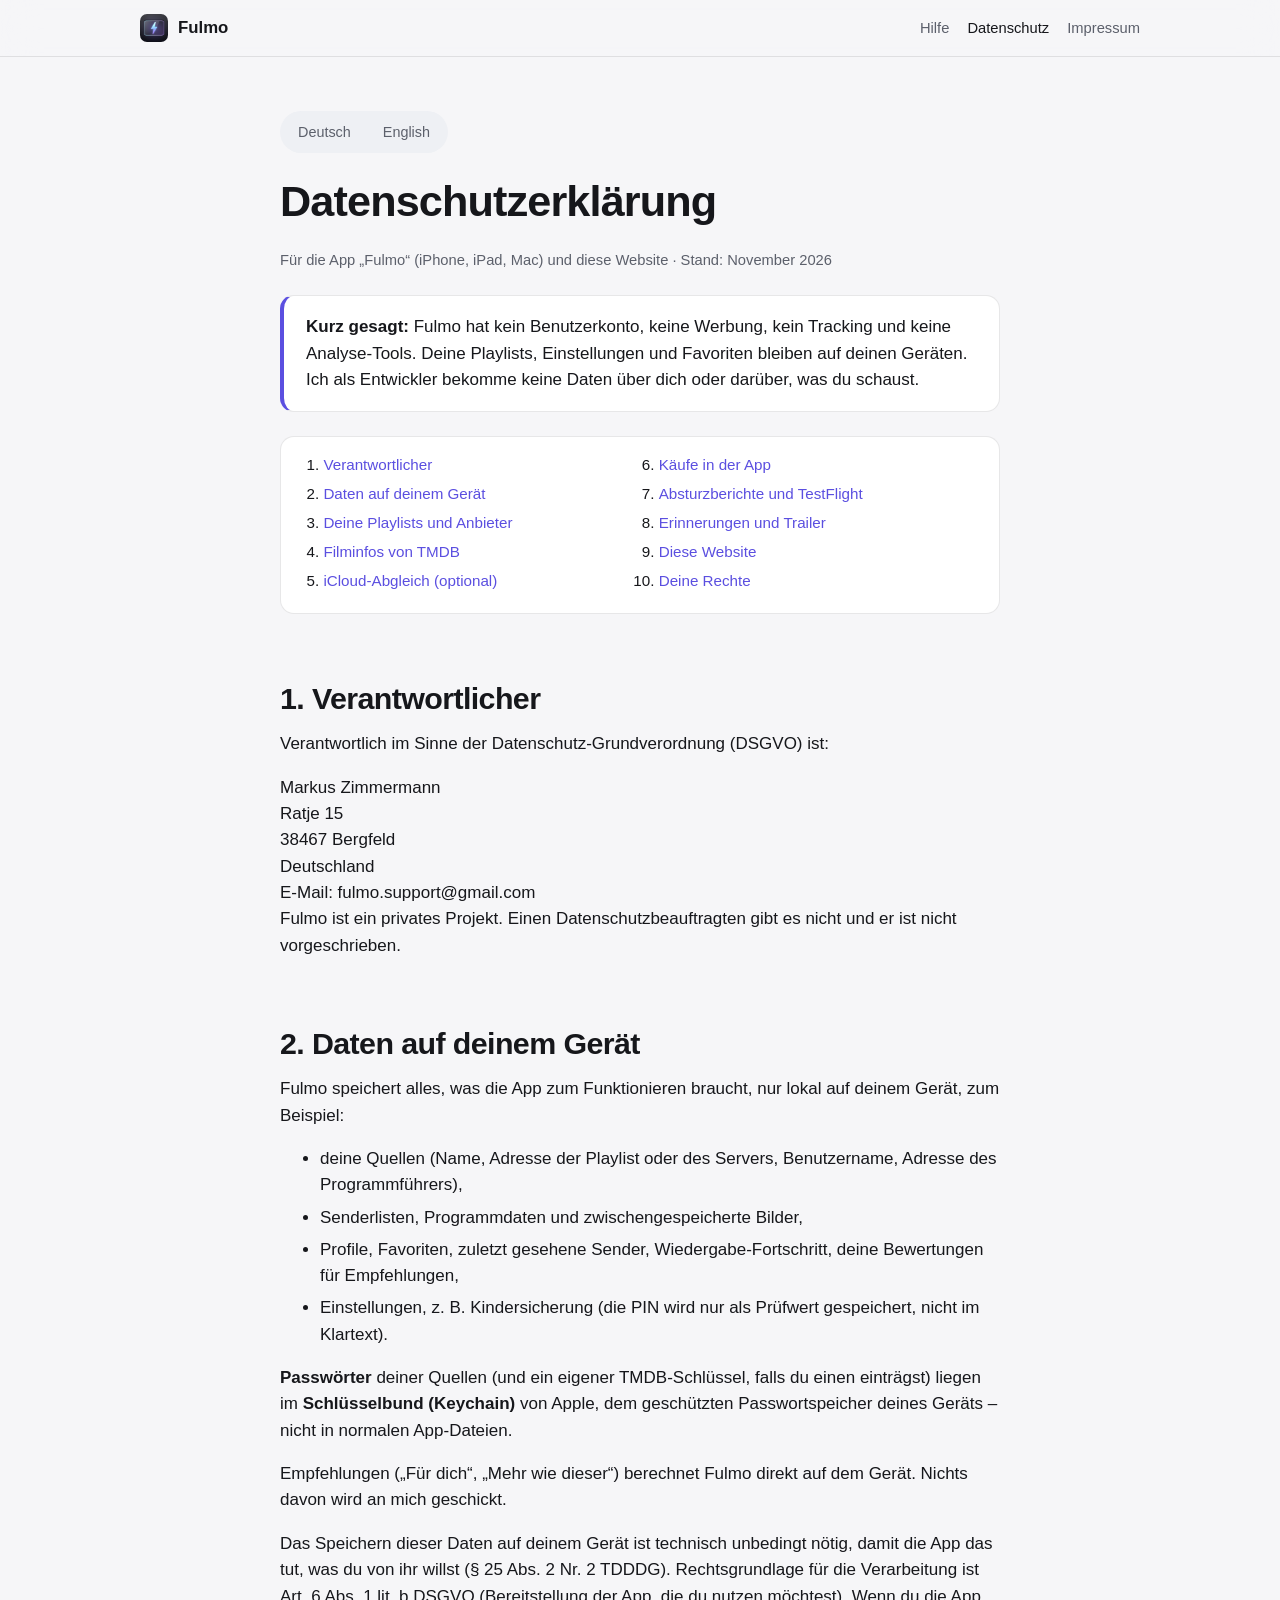
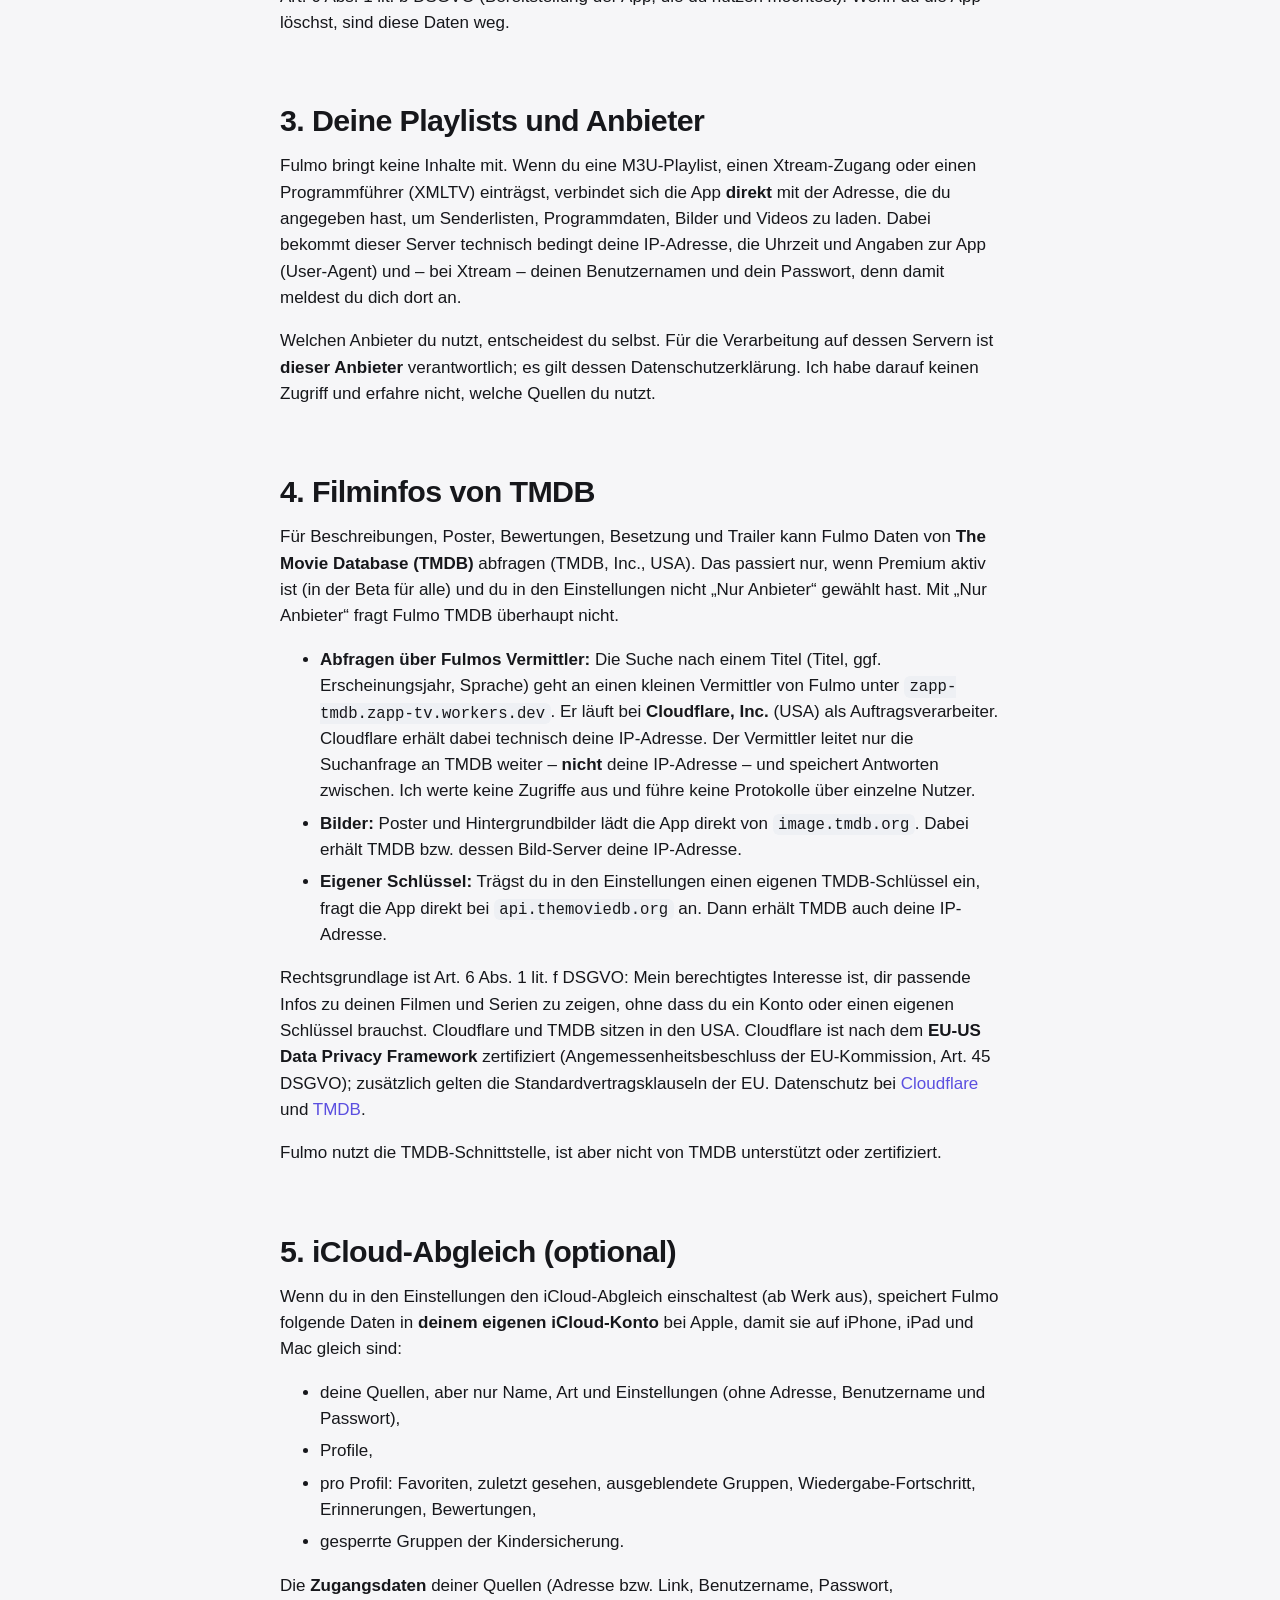
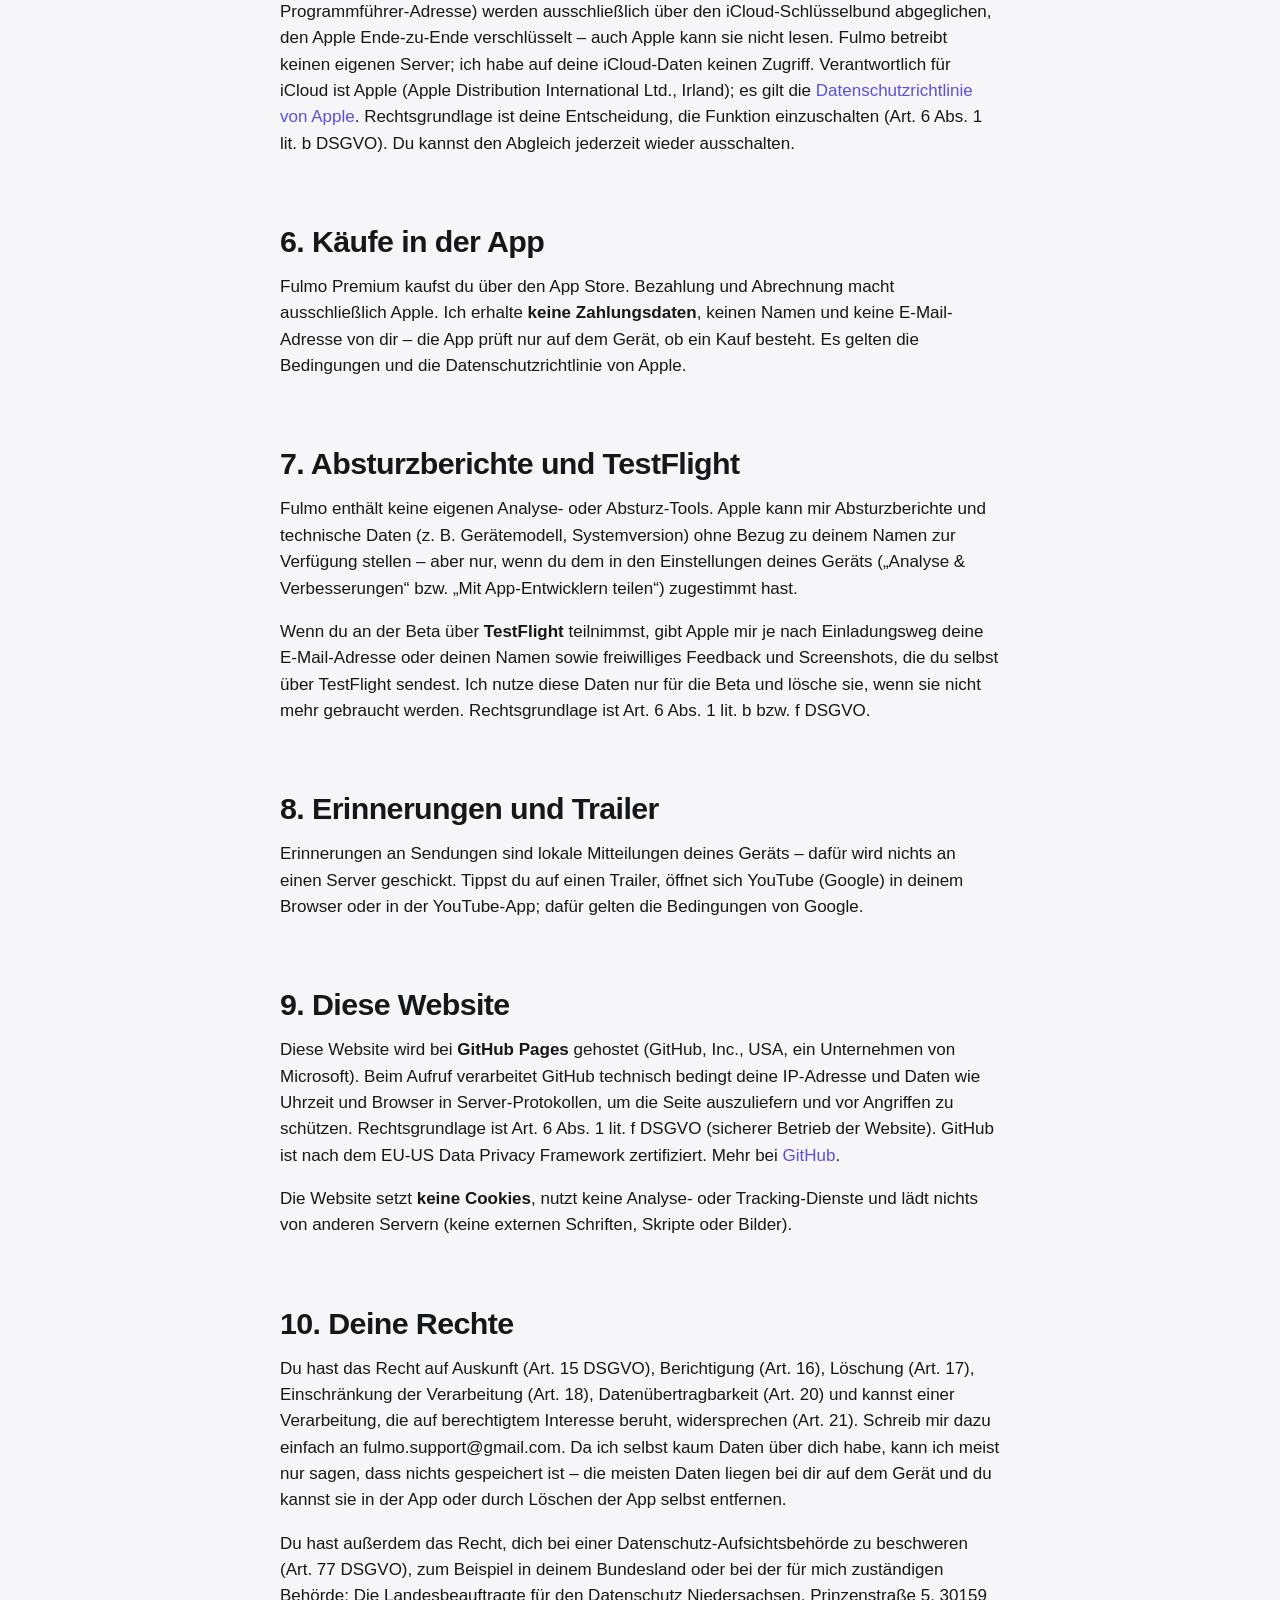
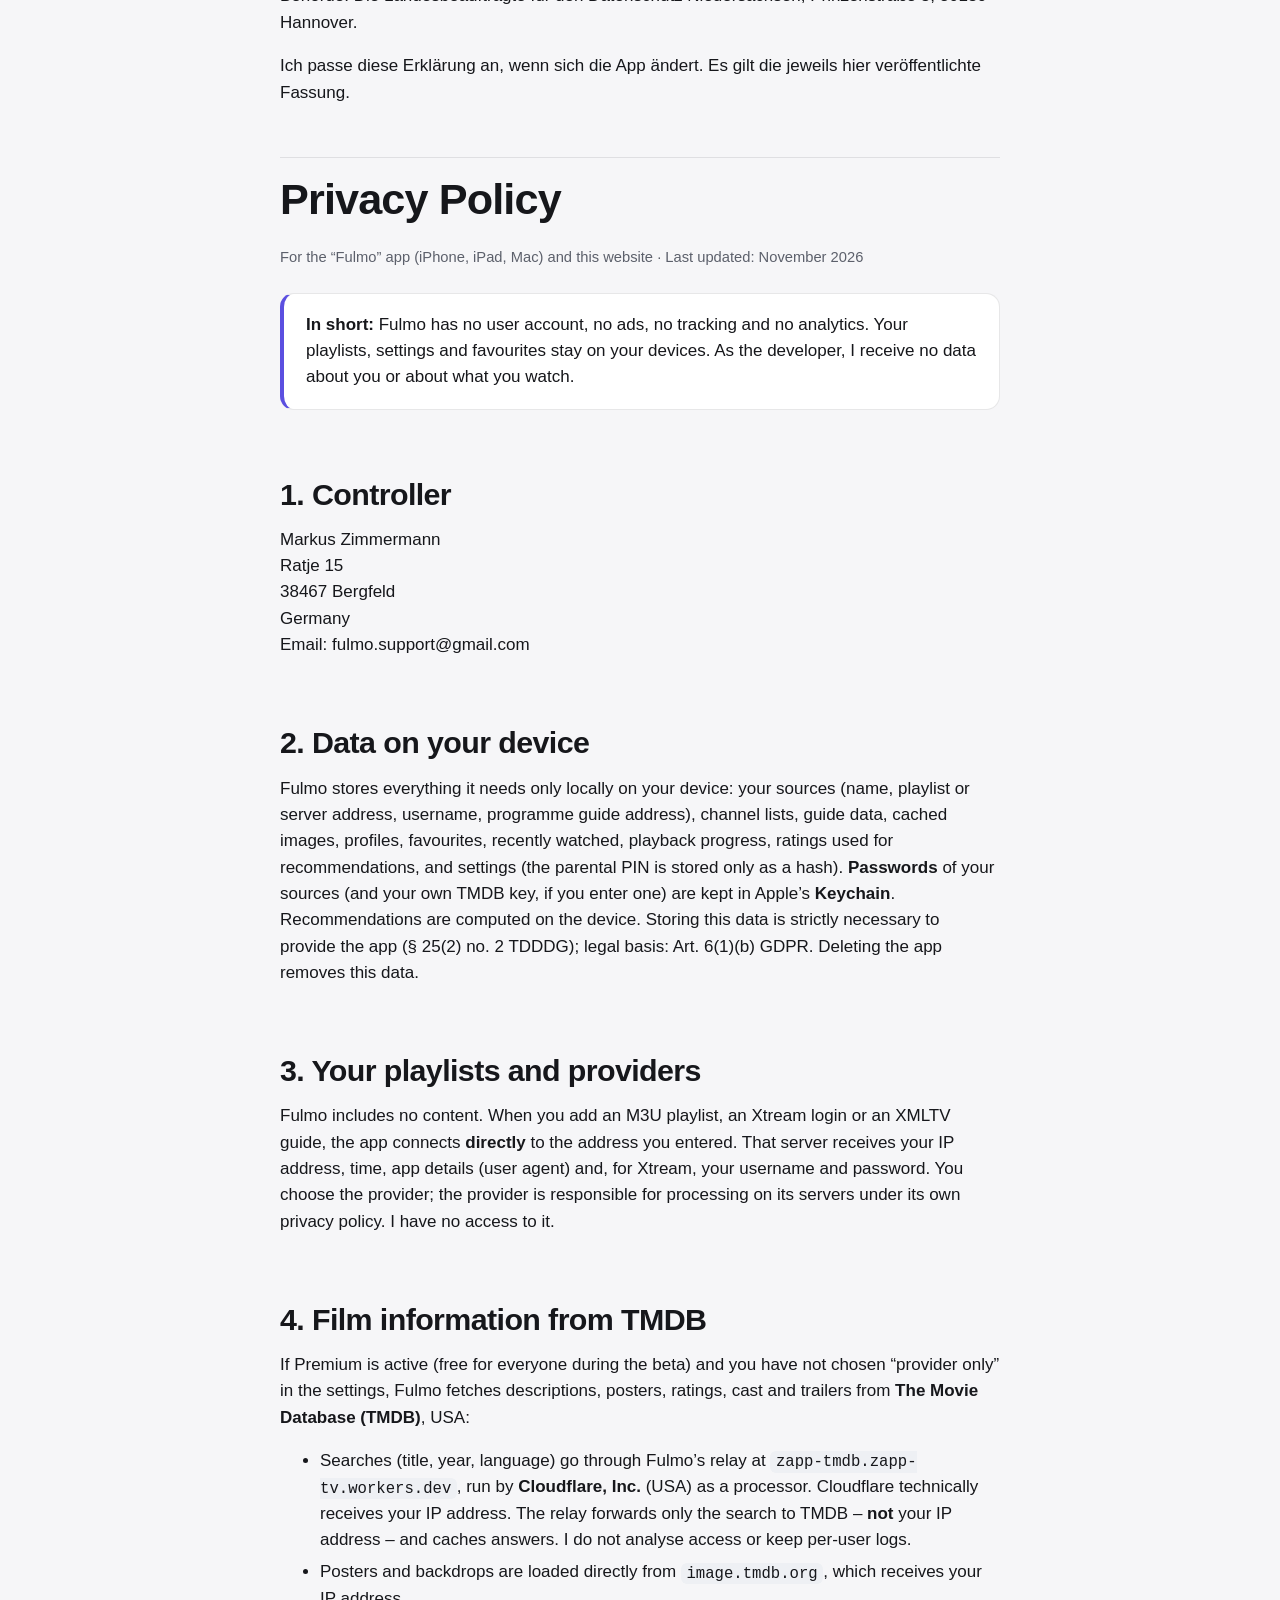
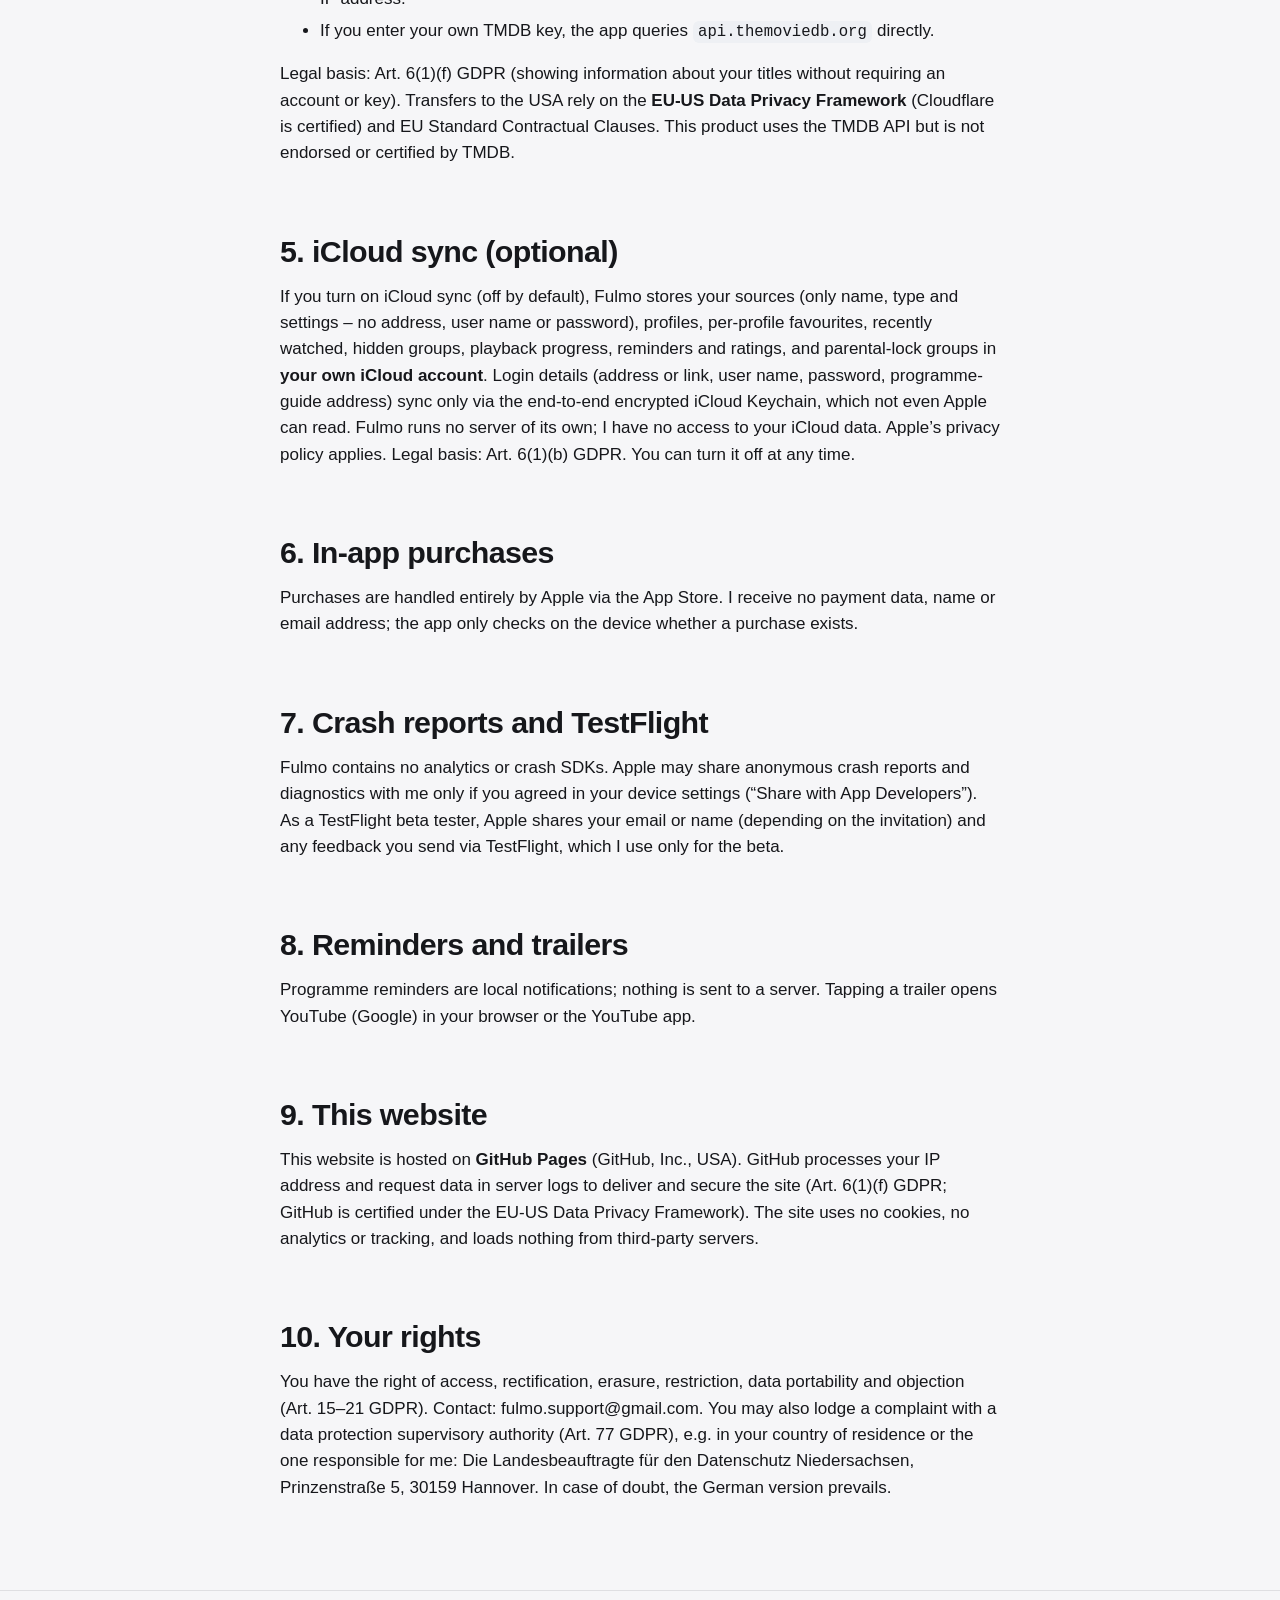
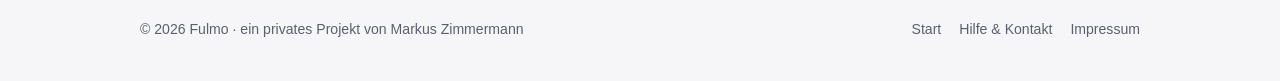
==== datenschutz.html @ 9a139fdf "Fulmo-Webseite: Start, Datenschutz, Impressum, Hilfe, Demo-Playlist Co-Authored-By: Claude Opus 5.5 " ====
<!DOCTYPE html>
<html lang="de">
<head>
  <meta charset="utf-8">
  <meta name="viewport" content="width=device-width, initial-scale=1">
  <title>Datenschutz – Fulmo</title>
  <meta name="description" content="Datenschutzerklärung für die App Fulmo und diese Website. Privacy policy for the Fulmo app and this website.">
  <meta name="color-scheme" content="light dark">
  <link rel="icon" href="icon.png">
  <link rel="apple-touch-icon" href="icon.png">
  <link rel="stylesheet" href="style.css">
</head>
<body>
  <header class="site-header">
    <div class="wrap">
      <a class="brand" href="./"><img src="icon.png" alt="">Fulmo</a>
      <nav class="nav" aria-label="Hauptmenü">
        <a href="support.html">Hilfe</a>
        <a href="datenschutz.html" aria-current="page">Datenschutz</a>
        <a class="hide-small" href="impressum.html">Impressum</a>
      </nav>
    </div>
  </header>

  <main class="page">
    <div class="wrap narrow">
      <div class="lang-switch" role="navigation" aria-label="Sprache / Language">
        <a href="#de" hreflang="de">Deutsch</a>
        <a href="#en" hreflang="en">English</a>
      </div>

      <!-- ===================== DEUTSCH ===================== -->
      <section id="de" lang="de">
        <h1>Datenschutzerklärung</h1>
        <p class="meta">Für die App „Fulmo“ (iPhone, iPad, Mac) und diese Website · Stand: November 2026</p>

        <div class="callout">
          <p><strong>Kurz gesagt:</strong> Fulmo hat kein Benutzerkonto, keine Werbung, kein Tracking und keine Analyse-Tools. Deine Playlists, Einstellungen und Favoriten bleiben auf deinen Geräten. Ich als Entwickler bekomme keine Daten über dich oder darüber, was du schaust.</p>
        </div>

        <nav class="toc" aria-label="Inhalt">
          <ol>
            <li><a href="#de-verantwortlich">Verantwortlicher</a></li>
            <li><a href="#de-geraet">Daten auf deinem Gerät</a></li>
            <li><a href="#de-quellen">Deine Playlists und Anbieter</a></li>
            <li><a href="#de-tmdb">Filminfos von TMDB</a></li>
            <li><a href="#de-icloud">iCloud-Abgleich (optional)</a></li>
            <li><a href="#de-kauf">Käufe in der App</a></li>
            <li><a href="#de-absturz">Absturzberichte und TestFlight</a></li>
            <li><a href="#de-sonstiges">Erinnerungen und Trailer</a></li>
            <li><a href="#de-website">Diese Website</a></li>
            <li><a href="#de-rechte">Deine Rechte</a></li>
          </ol>
        </nav>

        <h2 id="de-verantwortlich">1. Verantwortlicher</h2>
        <p>Verantwortlich im Sinne der Datenschutz-Grundverordnung (DSGVO) ist:</p>
        <address>
          Markus Zimmermann<br>
          Ratje 15<br>
          38467 Bergfeld<br>
          Deutschland<br>
          E-Mail: fulmo.support@gmail.com
        </address>
        <p>Fulmo ist ein privates Projekt. Einen Datenschutzbeauftragten gibt es nicht und er ist nicht vorgeschrieben.</p>

        <h2 id="de-geraet">2. Daten auf deinem Gerät</h2>
        <p>Fulmo speichert alles, was die App zum Funktionieren braucht, nur lokal auf deinem Gerät, zum Beispiel:</p>
        <ul>
          <li>deine Quellen (Name, Adresse der Playlist oder des Servers, Benutzername, Adresse des Programmführers),</li>
          <li>Senderlisten, Programmdaten und zwischengespeicherte Bilder,</li>
          <li>Profile, Favoriten, zuletzt gesehene Sender, Wiedergabe-Fortschritt, deine Bewertungen für Empfehlungen,</li>
          <li>Einstellungen, z. B. Kindersicherung (die PIN wird nur als Prüfwert gespeichert, nicht im Klartext).</li>
        </ul>
        <p><strong>Passwörter</strong> deiner Quellen (und ein eigener TMDB-Schlüssel, falls du einen einträgst) liegen im <strong>Schlüsselbund (Keychain)</strong> von Apple, dem geschützten Passwortspeicher deines Geräts – nicht in normalen App-Dateien.</p>
        <p>Empfehlungen („Für dich“, „Mehr wie dieser“) berechnet Fulmo direkt auf dem Gerät. Nichts davon wird an mich geschickt.</p>
        <p>Das Speichern dieser Daten auf deinem Gerät ist technisch unbedingt nötig, damit die App das tut, was du von ihr willst (§ 25 Abs. 2 Nr. 2 TDDDG). Rechtsgrundlage für die Verarbeitung ist Art. 6 Abs. 1 lit. b DSGVO (Bereitstellung der App, die du nutzen möchtest). Wenn du die App löschst, sind diese Daten weg.</p>

        <h2 id="de-quellen">3. Deine Playlists und Anbieter</h2>
        <p>Fulmo bringt keine Inhalte mit. Wenn du eine M3U-Playlist, einen Xtream-Zugang oder einen Programmführer (XMLTV) einträgst, verbindet sich die App <strong>direkt</strong> mit der Adresse, die du angegeben hast, um Senderlisten, Programmdaten, Bilder und Videos zu laden. Dabei bekommt dieser Server technisch bedingt deine IP-Adresse, die Uhrzeit und Angaben zur App (User-Agent) und – bei Xtream – deinen Benutzernamen und dein Passwort, denn damit meldest du dich dort an.</p>
        <p>Welchen Anbieter du nutzt, entscheidest du selbst. Für die Verarbeitung auf dessen Servern ist <strong>dieser Anbieter</strong> verantwortlich; es gilt dessen Datenschutzerklärung. Ich habe darauf keinen Zugriff und erfahre nicht, welche Quellen du nutzt.</p>

        <h2 id="de-tmdb">4. Filminfos von TMDB</h2>
        <p>Für Beschreibungen, Poster, Bewertungen, Besetzung und Trailer kann Fulmo Daten von <strong>The Movie Database (TMDB)</strong> abfragen (TMDB, Inc., USA). Das passiert nur, wenn Premium aktiv ist (in der Beta für alle) und du in den Einstellungen nicht „Nur Anbieter“ gewählt hast. Mit „Nur Anbieter“ fragt Fulmo TMDB überhaupt nicht.</p>
        <ul>
          <li><strong>Abfragen über Fulmos Vermittler:</strong> Die Suche nach einem Titel (Titel, ggf. Erscheinungsjahr, Sprache) geht an einen kleinen Vermittler von Fulmo unter <code>zapp-tmdb.zapp-tv.workers.dev</code>. Er läuft bei <strong>Cloudflare, Inc.</strong> (USA) als Auftragsverarbeiter. Cloudflare erhält dabei technisch deine IP-Adresse. Der Vermittler leitet nur die Suchanfrage an TMDB weiter – <strong>nicht</strong> deine IP-Adresse – und speichert Antworten zwischen. Ich werte keine Zugriffe aus und führe keine Protokolle über einzelne Nutzer.</li>
          <li><strong>Bilder:</strong> Poster und Hintergrundbilder lädt die App direkt von <code>image.tmdb.org</code>. Dabei erhält TMDB bzw. dessen Bild-Server deine IP-Adresse.</li>
          <li><strong>Eigener Schlüssel:</strong> Trägst du in den Einstellungen einen eigenen TMDB-Schlüssel ein, fragt die App direkt bei <code>api.themoviedb.org</code> an. Dann erhält TMDB auch deine IP-Adresse.</li>
        </ul>
        <p>Rechtsgrundlage ist Art. 6 Abs. 1 lit. f DSGVO: Mein berechtigtes Interesse ist, dir passende Infos zu deinen Filmen und Serien zu zeigen, ohne dass du ein Konto oder einen eigenen Schlüssel brauchst. Cloudflare und TMDB sitzen in den USA. Cloudflare ist nach dem <strong>EU-US Data Privacy Framework</strong> zertifiziert (Angemessenheitsbeschluss der EU-Kommission, Art. 45 DSGVO); zusätzlich gelten die Standardvertragsklauseln der EU. Datenschutz bei <a href="https://www.cloudflare.com/de-de/privacypolicy/" rel="noopener">Cloudflare</a> und <a href="https://www.themoviedb.org/privacy-policy" rel="noopener">TMDB</a>.</p>
        <p>Fulmo nutzt die TMDB-Schnittstelle, ist aber nicht von TMDB unterstützt oder zertifiziert.</p>

        <h2 id="de-icloud">5. iCloud-Abgleich (optional)</h2>
        <p>Wenn du in den Einstellungen den iCloud-Abgleich einschaltest (ab Werk aus), speichert Fulmo folgende Daten in <strong>deinem eigenen iCloud-Konto</strong> bei Apple, damit sie auf iPhone, iPad und Mac gleich sind:</p>
        <ul>
          <li>deine Quellen, aber nur Name, Art und Einstellungen (ohne Adresse, Benutzername und Passwort),</li>
          <li>Profile,</li>
          <li>pro Profil: Favoriten, zuletzt gesehen, ausgeblendete Gruppen, Wiedergabe-Fortschritt, Erinnerungen, Bewertungen,</li>
          <li>gesperrte Gruppen der Kindersicherung.</li>
        </ul>
        <p>Die <strong>Zugangsdaten</strong> deiner Quellen (Adresse bzw. Link, Benutzername, Passwort, Programmführer-Adresse) werden ausschließlich über den iCloud-Schlüsselbund abgeglichen, den Apple Ende-zu-Ende verschlüsselt – auch Apple kann sie nicht lesen. Fulmo betreibt keinen eigenen Server; ich habe auf deine iCloud-Daten keinen Zugriff. Verantwortlich für iCloud ist Apple (Apple Distribution International Ltd., Irland); es gilt die <a href="https://www.apple.com/de/legal/privacy/" rel="noopener">Datenschutzrichtlinie von Apple</a>. Rechtsgrundlage ist deine Entscheidung, die Funktion einzuschalten (Art. 6 Abs. 1 lit. b DSGVO). Du kannst den Abgleich jederzeit wieder ausschalten.</p>

        <h2 id="de-kauf">6. Käufe in der App</h2>
        <p>Fulmo Premium kaufst du über den App Store. Bezahlung und Abrechnung macht ausschließlich Apple. Ich erhalte <strong>keine Zahlungsdaten</strong>, keinen Namen und keine E-Mail-Adresse von dir – die App prüft nur auf dem Gerät, ob ein Kauf besteht. Es gelten die Bedingungen und die Datenschutzrichtlinie von Apple.</p>

        <h2 id="de-absturz">7. Absturzberichte und TestFlight</h2>
        <p>Fulmo enthält keine eigenen Analyse- oder Absturz-Tools. Apple kann mir Absturzberichte und technische Daten (z. B. Gerätemodell, Systemversion) ohne Bezug zu deinem Namen zur Verfügung stellen – aber nur, wenn du dem in den Einstellungen deines Geräts („Analyse &amp; Verbesserungen“ bzw. „Mit App-Entwicklern teilen“) zugestimmt hast.</p>
        <p>Wenn du an der Beta über <strong>TestFlight</strong> teilnimmst, gibt Apple mir je nach Einladungsweg deine E-Mail-Adresse oder deinen Namen sowie freiwilliges Feedback und Screenshots, die du selbst über TestFlight sendest. Ich nutze diese Daten nur für die Beta und lösche sie, wenn sie nicht mehr gebraucht werden. Rechtsgrundlage ist Art. 6 Abs. 1 lit. b bzw. f DSGVO.</p>

        <h2 id="de-sonstiges">8. Erinnerungen und Trailer</h2>
        <p>Erinnerungen an Sendungen sind lokale Mitteilungen deines Geräts – dafür wird nichts an einen Server geschickt. Tippst du auf einen Trailer, öffnet sich YouTube (Google) in deinem Browser oder in der YouTube-App; dafür gelten die Bedingungen von Google.</p>

        <h2 id="de-website">9. Diese Website</h2>
        <p>Diese Website wird bei <strong>GitHub Pages</strong> gehostet (GitHub, Inc., USA, ein Unternehmen von Microsoft). Beim Aufruf verarbeitet GitHub technisch bedingt deine IP-Adresse und Daten wie Uhrzeit und Browser in Server-Protokollen, um die Seite auszuliefern und vor Angriffen zu schützen. Rechtsgrundlage ist Art. 6 Abs. 1 lit. f DSGVO (sicherer Betrieb der Website). GitHub ist nach dem EU-US Data Privacy Framework zertifiziert. Mehr bei <a href="https://docs.github.com/de/site-policy/privacy-policies/github-general-privacy-statement" rel="noopener">GitHub</a>.</p>
        <p>Die Website setzt <strong>keine Cookies</strong>, nutzt keine Analyse- oder Tracking-Dienste und lädt nichts von anderen Servern (keine externen Schriften, Skripte oder Bilder).</p>

        <h2 id="de-rechte">10. Deine Rechte</h2>
        <p>Du hast das Recht auf Auskunft (Art. 15 DSGVO), Berichtigung (Art. 16), Löschung (Art. 17), Einschränkung der Verarbeitung (Art. 18), Datenübertragbarkeit (Art. 20) und kannst einer Verarbeitung, die auf berechtigtem Interesse beruht, widersprechen (Art. 21). Schreib mir dazu einfach an fulmo.support@gmail.com. Da ich selbst kaum Daten über dich habe, kann ich meist nur sagen, dass nichts gespeichert ist – die meisten Daten liegen bei dir auf dem Gerät und du kannst sie in der App oder durch Löschen der App selbst entfernen.</p>
        <p>Du hast außerdem das Recht, dich bei einer Datenschutz-Aufsichtsbehörde zu beschweren (Art. 77 DSGVO), zum Beispiel in deinem Bundesland oder bei der für mich zuständigen Behörde: Die Landesbeauftragte für den Datenschutz Niedersachsen, Prinzenstraße 5, 30159 Hannover.</p>
        <p>Ich passe diese Erklärung an, wenn sich die App ändert. Es gilt die jeweils hier veröffentlichte Fassung.</p>
      </section>

      <!-- ===================== ENGLISH ===================== -->
      <section id="en" lang="en">
        <h1>Privacy Policy</h1>
        <p class="meta">For the “Fulmo” app (iPhone, iPad, Mac) and this website · Last updated: November 2026</p>

        <div class="callout">
          <p><strong>In short:</strong> Fulmo has no user account, no ads, no tracking and no analytics. Your playlists, settings and favourites stay on your devices. As the developer, I receive no data about you or about what you watch.</p>
        </div>

        <h2>1. Controller</h2>
        <address>
          Markus Zimmermann<br>
          Ratje 15<br>
          38467 Bergfeld<br>
          Germany<br>
          Email: fulmo.support@gmail.com
        </address>

        <h2>2. Data on your device</h2>
        <p>Fulmo stores everything it needs only locally on your device: your sources (name, playlist or server address, username, programme guide address), channel lists, guide data, cached images, profiles, favourites, recently watched, playback progress, ratings used for recommendations, and settings (the parental PIN is stored only as a hash). <strong>Passwords</strong> of your sources (and your own TMDB key, if you enter one) are kept in Apple’s <strong>Keychain</strong>. Recommendations are computed on the device. Storing this data is strictly necessary to provide the app (§ 25(2) no. 2 TDDDG); legal basis: Art. 6(1)(b) GDPR. Deleting the app removes this data.</p>

        <h2>3. Your playlists and providers</h2>
        <p>Fulmo includes no content. When you add an M3U playlist, an Xtream login or an XMLTV guide, the app connects <strong>directly</strong> to the address you entered. That server receives your IP address, time, app details (user agent) and, for Xtream, your username and password. You choose the provider; the provider is responsible for processing on its servers under its own privacy policy. I have no access to it.</p>

        <h2>4. Film information from TMDB</h2>
        <p>If Premium is active (free for everyone during the beta) and you have not chosen “provider only” in the settings, Fulmo fetches descriptions, posters, ratings, cast and trailers from <strong>The Movie Database (TMDB)</strong>, USA:</p>
        <ul>
          <li>Searches (title, year, language) go through Fulmo’s relay at <code>zapp-tmdb.zapp-tv.workers.dev</code>, run by <strong>Cloudflare, Inc.</strong> (USA) as a processor. Cloudflare technically receives your IP address. The relay forwards only the search to TMDB – <strong>not</strong> your IP address – and caches answers. I do not analyse access or keep per-user logs.</li>
          <li>Posters and backdrops are loaded directly from <code>image.tmdb.org</code>, which receives your IP address.</li>
          <li>If you enter your own TMDB key, the app queries <code>api.themoviedb.org</code> directly.</li>
        </ul>
        <p>Legal basis: Art. 6(1)(f) GDPR (showing information about your titles without requiring an account or key). Transfers to the USA rely on the <strong>EU-US Data Privacy Framework</strong> (Cloudflare is certified) and EU Standard Contractual Clauses. This product uses the TMDB API but is not endorsed or certified by TMDB.</p>

        <h2>5. iCloud sync (optional)</h2>
        <p>If you turn on iCloud sync (off by default), Fulmo stores your sources (only name, type and settings – no address, user name or password), profiles, per-profile favourites, recently watched, hidden groups, playback progress, reminders and ratings, and parental-lock groups in <strong>your own iCloud account</strong>. Login details (address or link, user name, password, programme-guide address) sync only via the end-to-end encrypted iCloud Keychain, which not even Apple can read. Fulmo runs no server of its own; I have no access to your iCloud data. Apple’s privacy policy applies. Legal basis: Art. 6(1)(b) GDPR. You can turn it off at any time.</p>

        <h2>6. In-app purchases</h2>
        <p>Purchases are handled entirely by Apple via the App Store. I receive no payment data, name or email address; the app only checks on the device whether a purchase exists.</p>

        <h2>7. Crash reports and TestFlight</h2>
        <p>Fulmo contains no analytics or crash SDKs. Apple may share anonymous crash reports and diagnostics with me only if you agreed in your device settings (“Share with App Developers”). As a TestFlight beta tester, Apple shares your email or name (depending on the invitation) and any feedback you send via TestFlight, which I use only for the beta.</p>

        <h2>8. Reminders and trailers</h2>
        <p>Programme reminders are local notifications; nothing is sent to a server. Tapping a trailer opens YouTube (Google) in your browser or the YouTube app.</p>

        <h2>9. This website</h2>
        <p>This website is hosted on <strong>GitHub Pages</strong> (GitHub, Inc., USA). GitHub processes your IP address and request data in server logs to deliver and secure the site (Art. 6(1)(f) GDPR; GitHub is certified under the EU-US Data Privacy Framework). The site uses no cookies, no analytics or tracking, and loads nothing from third-party servers.</p>

        <h2>10. Your rights</h2>
        <p>You have the right of access, rectification, erasure, restriction, data portability and objection (Art. 15–21 GDPR). Contact: fulmo.support@gmail.com. You may also lodge a complaint with a data protection supervisory authority (Art. 77 GDPR), e.g. in your country of residence or the one responsible for me: Die Landesbeauftragte für den Datenschutz Niedersachsen, Prinzenstraße 5, 30159 Hannover. In case of doubt, the German version prevails.</p>
      </section>
    </div>
  </main>

  <footer class="site-footer">
    <div class="wrap">
      <span>© 2026 Fulmo · ein privates Projekt von Markus Zimmermann</span>
      <nav aria-label="Rechtliches">
        <a href="./">Start</a>
        <a href="support.html">Hilfe &amp; Kontakt</a>
        <a href="impressum.html">Impressum</a>
      </nav>
    </div>
  </footer>
</body>
</html>
---- style.css ----
/* Fulmo – gemeinsames Stylesheet. Lädt nichts von Dritten (keine Webfonts, keine CDNs). */

:root {
  --bg: #f6f6f8;
  --surface: #ffffff;
  --surface-2: #eef0f4;
  --text: #16171b;
  --muted: #5c606b;
  --line: rgba(20, 22, 30, 0.10);
  --accent: #5b4fe0;
  --accent-2: #0fa3c4;
  --accent-text: #ffffff;
  --glow: rgba(91, 79, 224, 0.18);
  --radius: 18px;
  --maxw: 1040px;
  color-scheme: light dark;
}

@media (prefers-color-scheme: dark) {
  :root {
    --bg: #0c0d10;
    --surface: #16181d;
    --surface-2: #1e2128;
    --text: #f2f3f6;
    --muted: #a0a5b1;
    --line: rgba(255, 255, 255, 0.09);
    --accent: #9a8cff;
    --accent-2: #5ad8f0;
    --accent-text: #0c0d10;
    --glow: rgba(120, 110, 255, 0.28);
  }
}

* { box-sizing: border-box; }

html { -webkit-text-size-adjust: 100%; scroll-behavior: smooth; }

body {
  margin: 0;
  background: var(--bg);
  color: var(--text);
  font: 17px/1.55 -apple-system, BlinkMacSystemFont, "SF Pro Text", "Segoe UI", Roboto, "Helvetica Neue", Arial, sans-serif;
  -webkit-font-smoothing: antialiased;
}

a { color: var(--accent); text-decoration: none; }
a:hover { text-decoration: underline; text-underline-offset: 3px; }

h1, h2, h3 {
  font-family: -apple-system, BlinkMacSystemFont, "SF Pro Display", "Segoe UI", Roboto, "Helvetica Neue", Arial, sans-serif;
  letter-spacing: -0.02em;
  line-height: 1.15;
  margin: 0 0 0.5em;
}
h1 { font-size: clamp(2.1rem, 5.5vw, 3.6rem); font-weight: 700; }
h2 { font-size: clamp(1.4rem, 3vw, 1.9rem); font-weight: 650; margin-top: 2.2em; }
h3 { font-size: 1.12rem; font-weight: 600; margin-top: 1.6em; }
p, ul, ol { margin: 0 0 1em; }
li { margin-bottom: 0.35em; }
code { font: 0.92em ui-monospace, "SF Mono", Menlo, Consolas, monospace; background: var(--surface-2); padding: 0.1em 0.35em; border-radius: 6px; }

.wrap { max-width: var(--maxw); margin: 0 auto; padding: 0 20px; }
.narrow { max-width: 760px; }

/* Kopfzeile */
.site-header {
  position: sticky; top: 0; z-index: 10;
  background: color-mix(in srgb, var(--bg) 82%, transparent);
  -webkit-backdrop-filter: saturate(180%) blur(18px);
  backdrop-filter: saturate(180%) blur(18px);
  border-bottom: 1px solid var(--line);
}
.site-header .wrap { display: flex; align-items: center; justify-content: space-between; gap: 16px; height: 56px; }
.brand { display: flex; align-items: center; gap: 10px; color: var(--text); font-weight: 650; font-size: 1.05rem; }
.brand:hover { text-decoration: none; }
.brand img { width: 28px; height: 28px; border-radius: 7px; }
.nav { display: flex; gap: 18px; font-size: 0.92rem; }
.nav a { color: var(--muted); }
.nav a:hover, .nav a[aria-current="page"] { color: var(--text); text-decoration: none; }

/* Start: großer Kopfbereich */
.hero { position: relative; padding: 88px 0 64px; text-align: center; overflow: hidden; }
.hero::before {
  content: ""; position: absolute; inset: -40% -10% auto; height: 520px; z-index: -1;
  background: radial-gradient(closest-side, var(--glow), transparent 70%);
}
.hero-icon { width: 112px; height: 112px; border-radius: 26px; box-shadow: 0 18px 50px var(--glow), 0 2px 6px rgba(0,0,0,.18); }
.hero h1 { margin-top: 28px; }
.gradient-text {
  background: linear-gradient(100deg, var(--accent-2), var(--accent));
  -webkit-background-clip: text; background-clip: text; color: transparent;
}
.lead { font-size: clamp(1.08rem, 2.2vw, 1.3rem); color: var(--muted); max-width: 640px; margin: 0 auto 1.8em; }
.platforms { font-size: 0.9rem; color: var(--muted); letter-spacing: 0.04em; text-transform: uppercase; margin-bottom: 1.4em; }

.actions { display: flex; flex-wrap: wrap; gap: 12px; justify-content: center; }
.btn {
  display: inline-flex; align-items: center; gap: 8px;
  padding: 13px 24px; border-radius: 999px; font-weight: 600; font-size: 1rem;
  border: 1px solid transparent; transition: transform .15s ease, opacity .15s ease;
}
.btn:hover { text-decoration: none; transform: translateY(-1px); }
.btn-primary { background: linear-gradient(100deg, var(--accent-2), var(--accent)); color: #fff; box-shadow: 0 8px 24px var(--glow); }
.btn-secondary { background: var(--surface); color: var(--text); border-color: var(--line); }
.note { font-size: 0.86rem; color: var(--muted); margin-top: 14px; }

/* Funktionen */
.features { display: grid; grid-template-columns: repeat(auto-fit, minmax(280px, 1fr)); gap: 16px; margin: 8px 0 40px; }
.card {
  background: var(--surface); border: 1px solid var(--line); border-radius: var(--radius);
  padding: 22px 22px 18px;
}
.card h3 { margin: 10px 0 6px; }
.card p { color: var(--muted); font-size: 0.96rem; margin: 0; }
.card .sym {
  width: 36px; height: 36px; border-radius: 10px; display: grid; place-items: center;
  background: linear-gradient(135deg, var(--accent-2), var(--accent)); color: #fff;
}
.card .sym svg { width: 20px; height: 20px; }

.callout {
  background: var(--surface); border: 1px solid var(--line); border-left: 4px solid var(--accent);
  border-radius: 14px; padding: 18px 22px; margin: 1.4em 0;
}
.callout p:last-child { margin-bottom: 0; }

.section-title { text-align: center; margin-top: 1.6em; }

/* Textseiten */
.page { padding: 48px 0 72px; }
.page h1 { font-size: clamp(1.9rem, 4.5vw, 2.7rem); }
.meta { color: var(--muted); font-size: 0.92rem; }
.lang-switch { display: inline-flex; gap: 4px; padding: 4px; background: var(--surface-2); border-radius: 999px; margin: 6px 0 24px; }
.lang-switch a { padding: 6px 14px; border-radius: 999px; color: var(--muted); font-size: 0.9rem; font-weight: 500; }
.lang-switch a:hover { color: var(--text); text-decoration: none; background: var(--surface); }
.toc { background: var(--surface); border: 1px solid var(--line); border-radius: 14px; padding: 16px 22px; margin: 0 0 1.5em; }
.toc ol { margin: 0; padding-left: 1.2em; columns: 2 260px; }
.toc li { font-size: 0.95rem; }
.page section + section { border-top: 1px solid var(--line); margin-top: 3em; padding-top: 1em; }
.placeholder { background: color-mix(in srgb, #ffcc00 30%, transparent); border-radius: 4px; padding: 0 3px; }
address { font-style: normal; }
table { border-collapse: collapse; width: 100%; margin: 0 0 1em; font-size: 0.95rem; }
th, td { text-align: left; padding: 8px 10px; border-bottom: 1px solid var(--line); vertical-align: top; }

/* FAQ */
details {
  background: var(--surface); border: 1px solid var(--line); border-radius: 14px;
  padding: 0 20px; margin-bottom: 10px;
}
summary { cursor: pointer; padding: 16px 0; font-weight: 600; list-style: none; position: relative; padding-right: 28px; }
summary::-webkit-details-marker { display: none; }
summary::after { content: "+"; position: absolute; right: 0; top: 13px; font-size: 1.3rem; color: var(--muted); font-weight: 400; }
details[open] summary::after { content: "–"; }
details > :not(summary) { color: var(--text); }
details > *:last-child { padding-bottom: 6px; }

/* Fußzeile */
.site-footer { border-top: 1px solid var(--line); padding: 28px 0 40px; color: var(--muted); font-size: 0.88rem; }
.site-footer .wrap { display: flex; flex-wrap: wrap; gap: 12px 24px; justify-content: space-between; }
.site-footer nav { display: flex; flex-wrap: wrap; gap: 18px; }
.site-footer a { color: var(--muted); }

@media (max-width: 560px) {
  body { font-size: 16px; }
  .nav { gap: 12px; font-size: 0.85rem; }
  .nav .hide-small { display: none; }
  .hero { padding: 56px 0 44px; }
  .hero-icon { width: 92px; height: 92px; border-radius: 22px; }
}

@media (prefers-reduced-motion: reduce) {
  html { scroll-behavior: auto; }
  .btn { transition: none; }
}
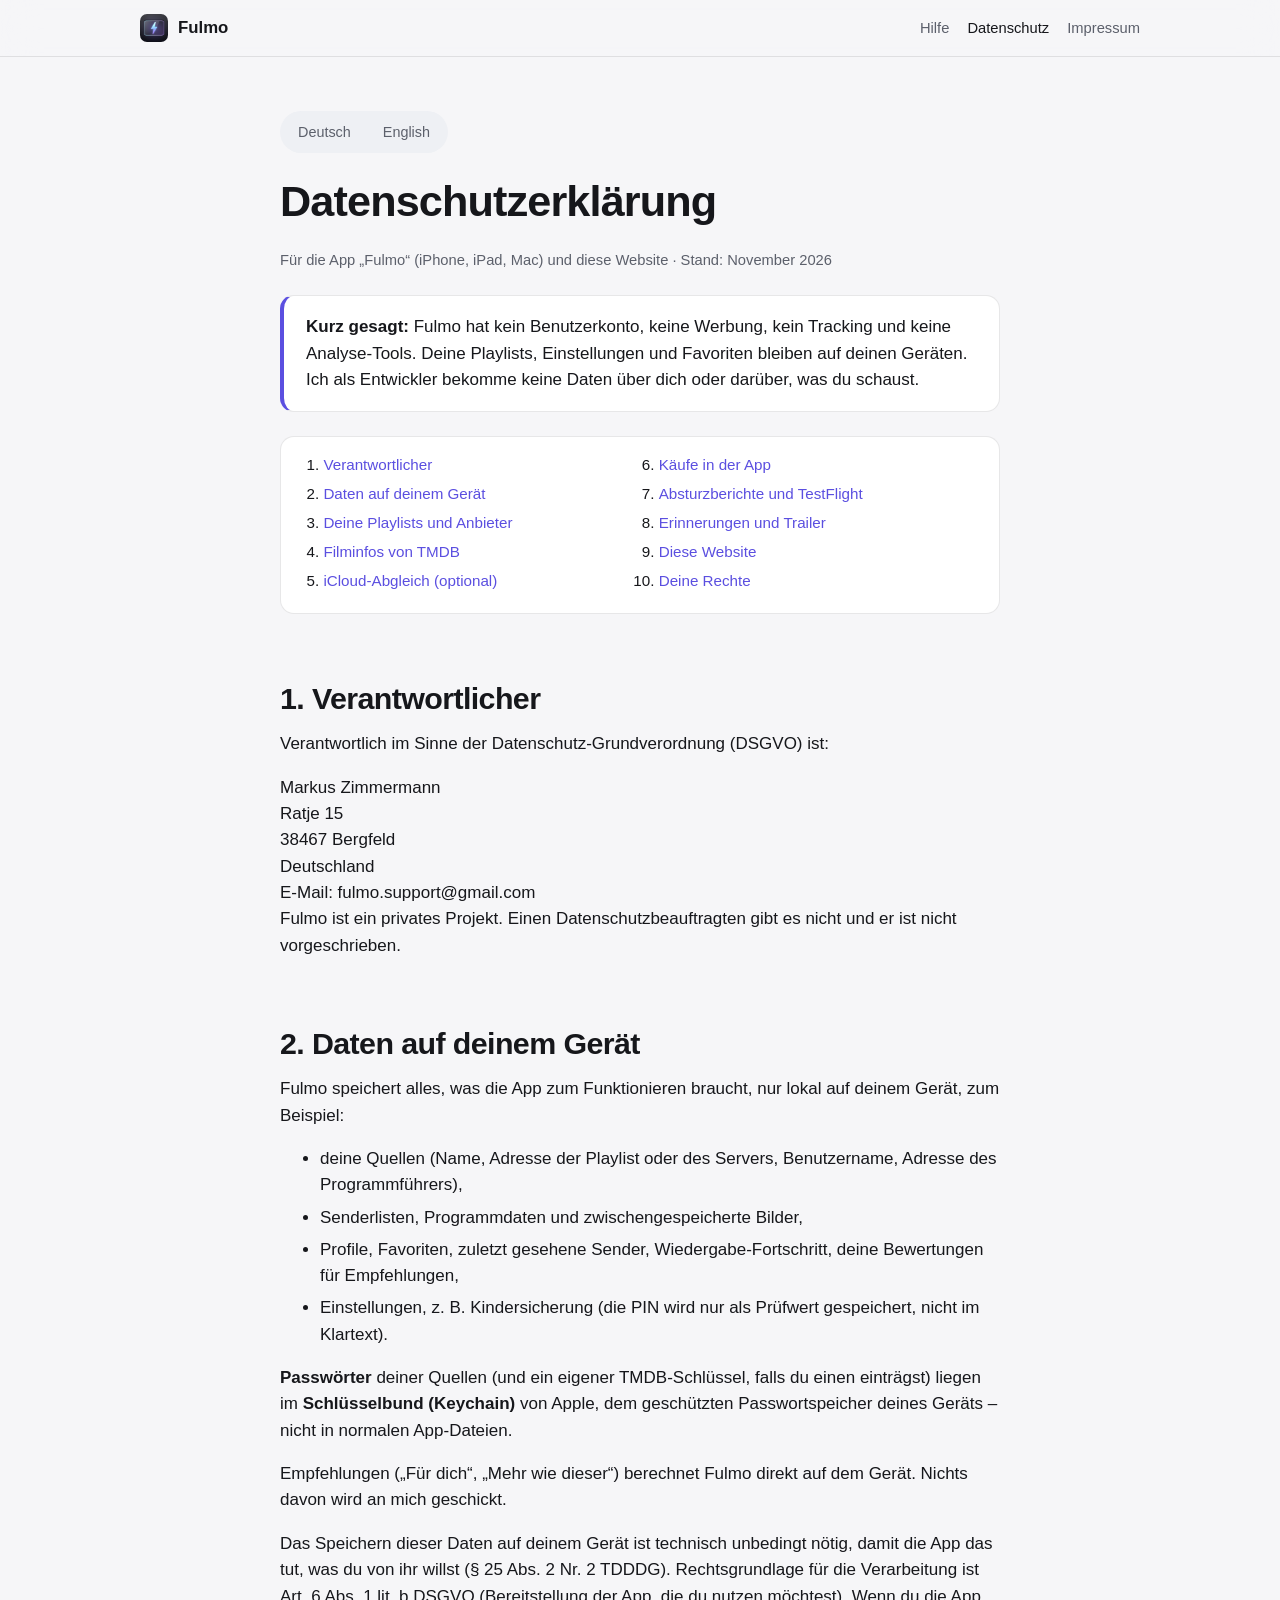
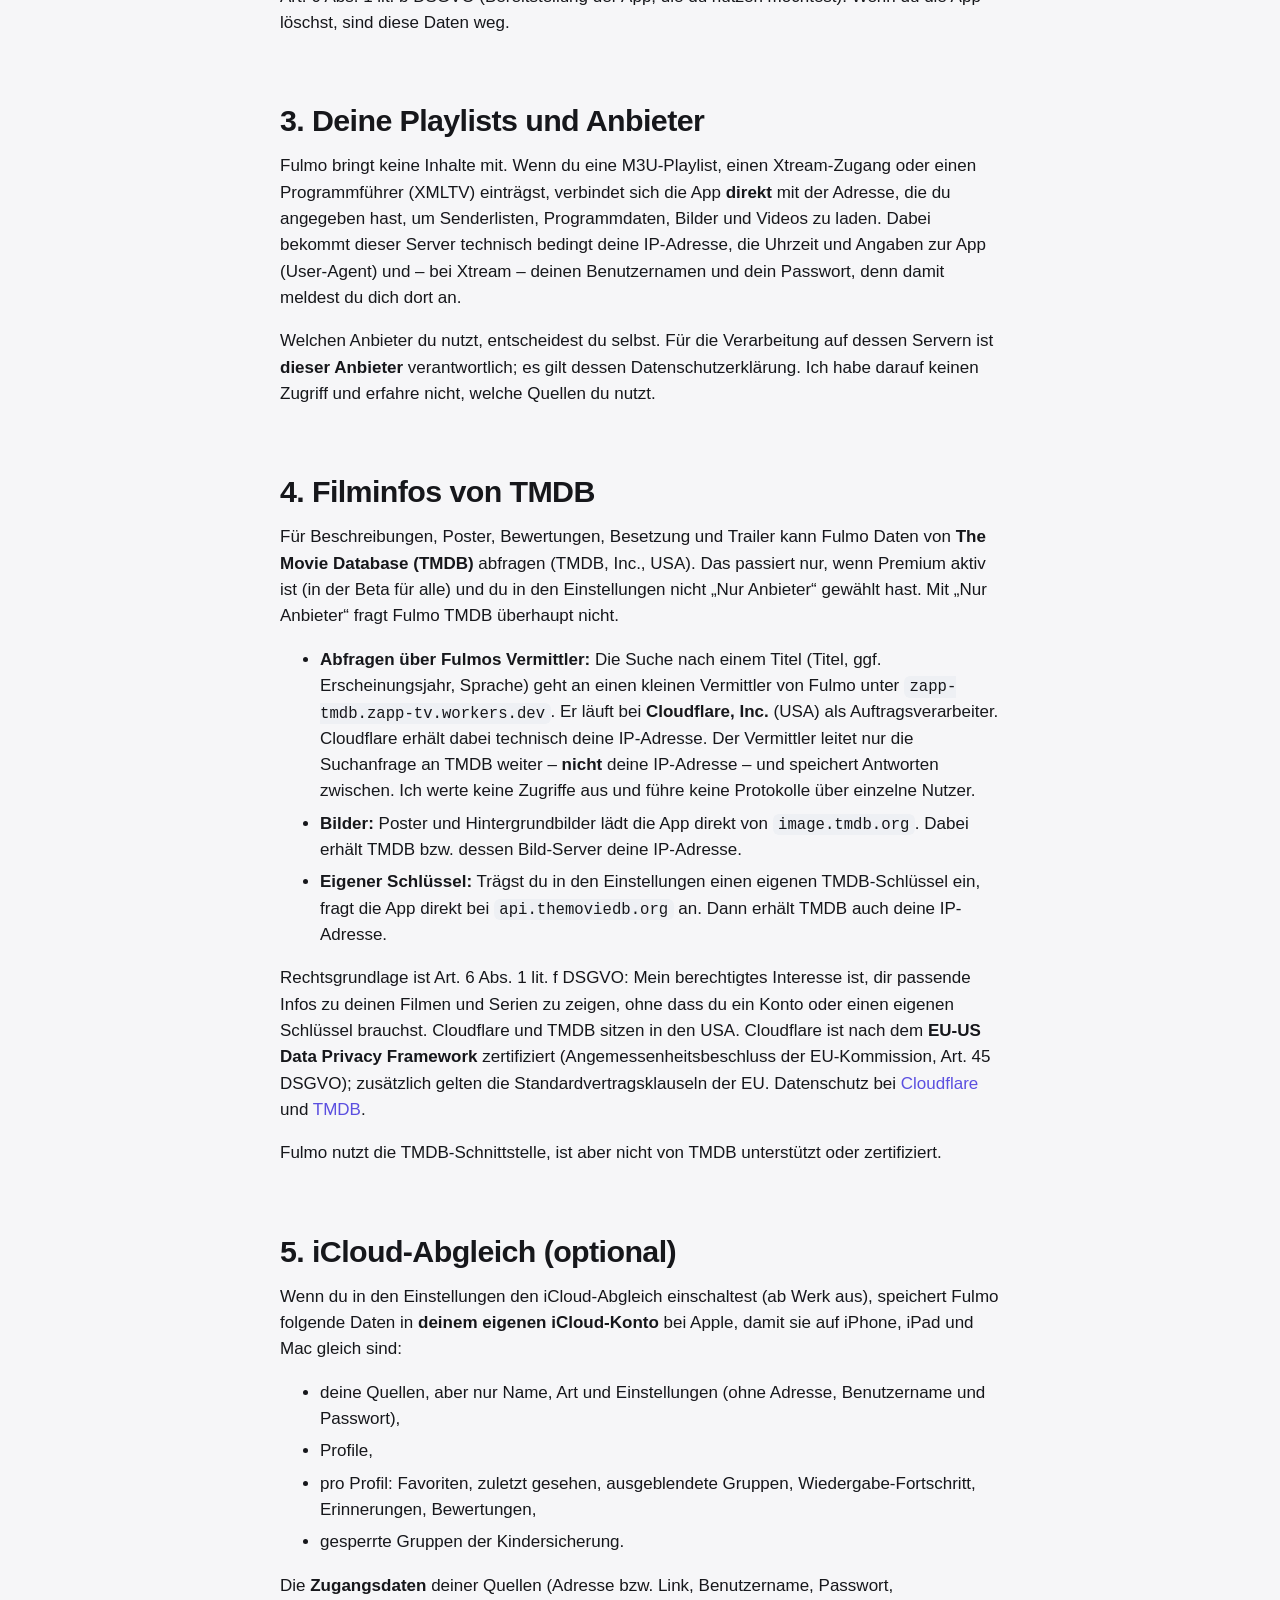
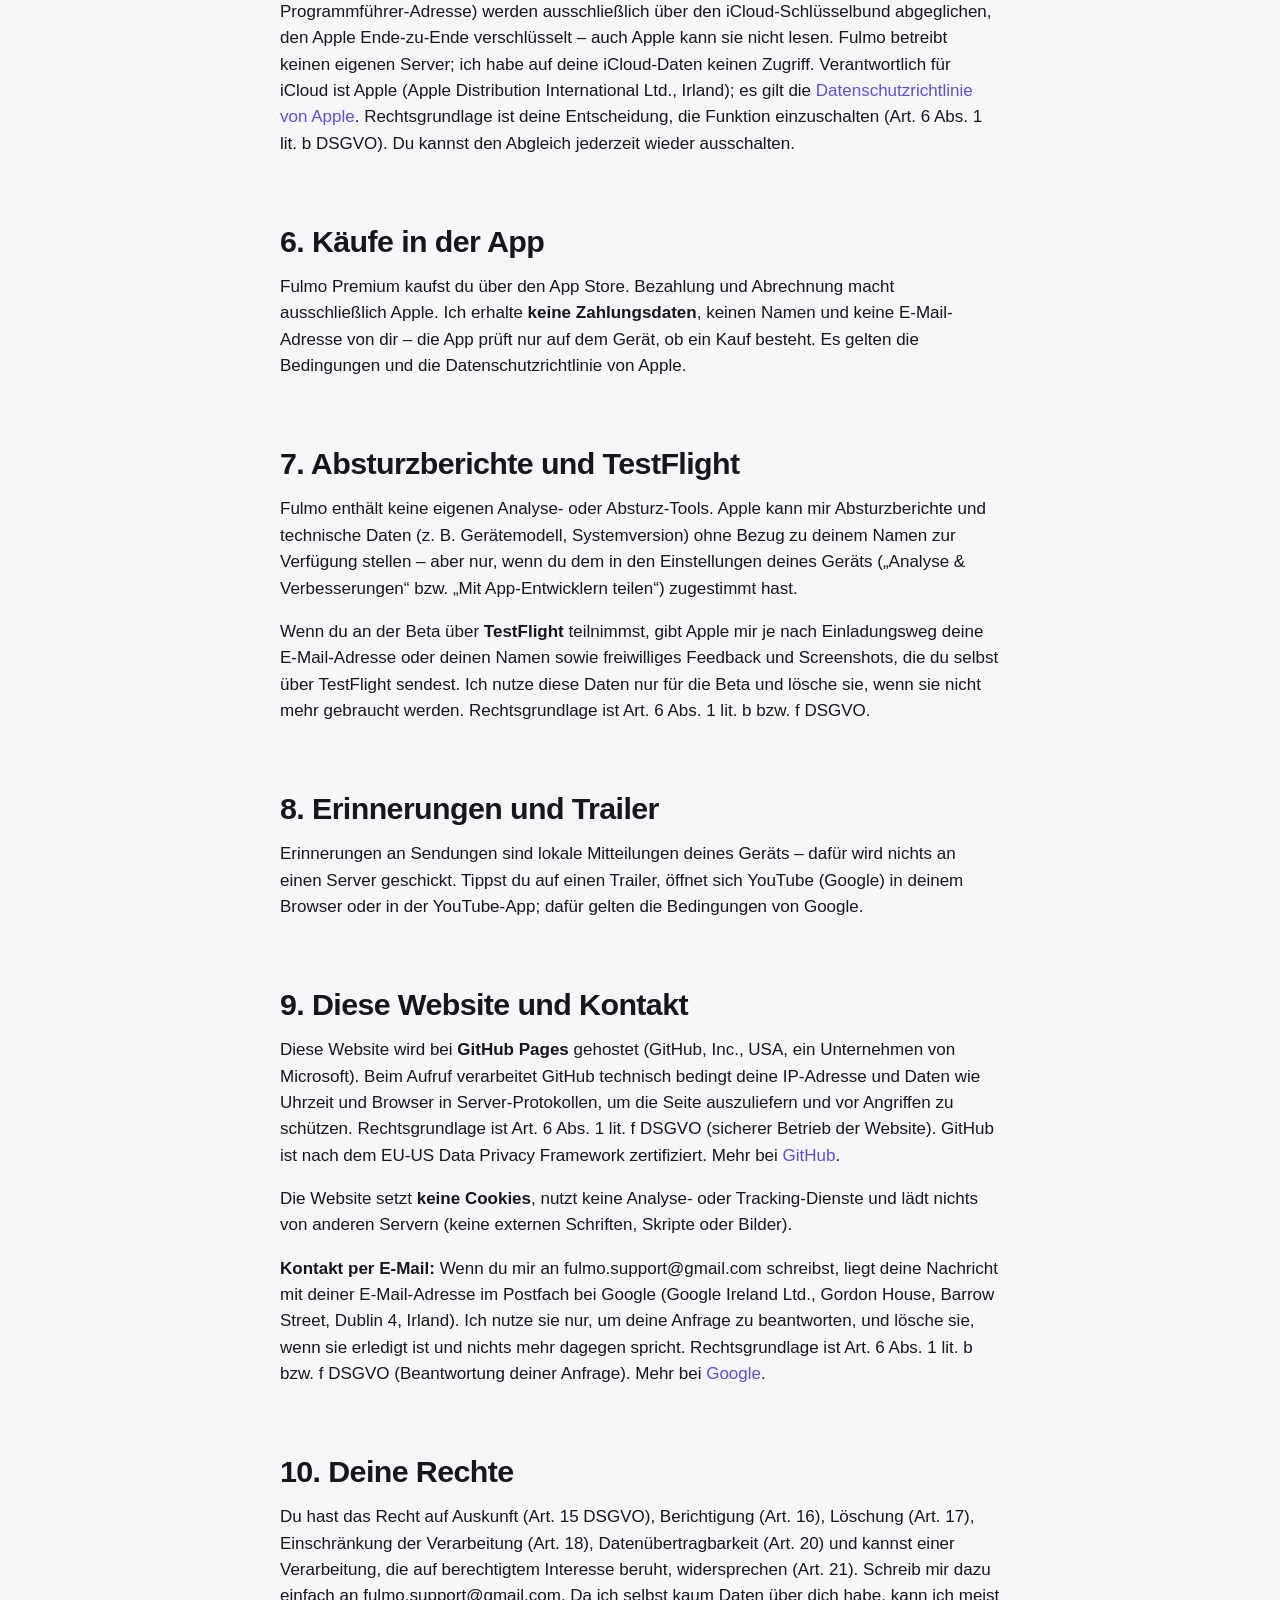
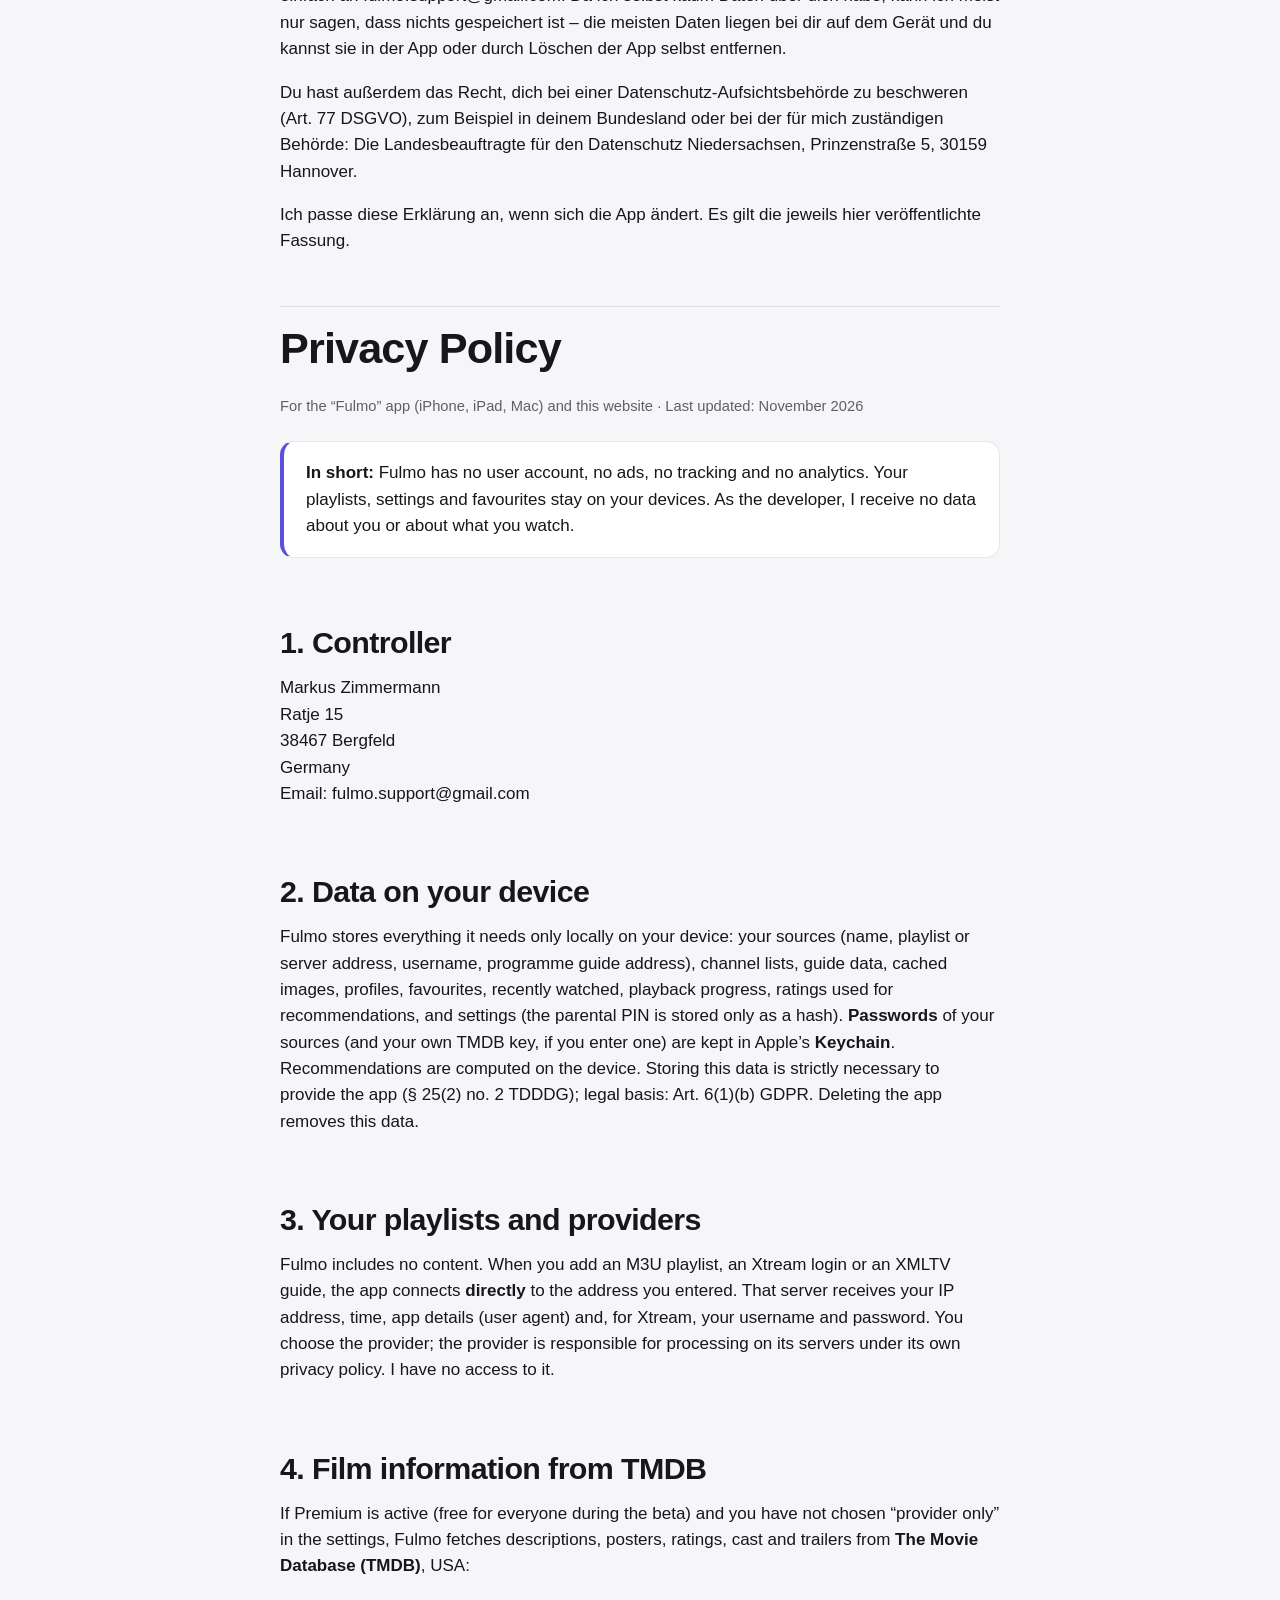
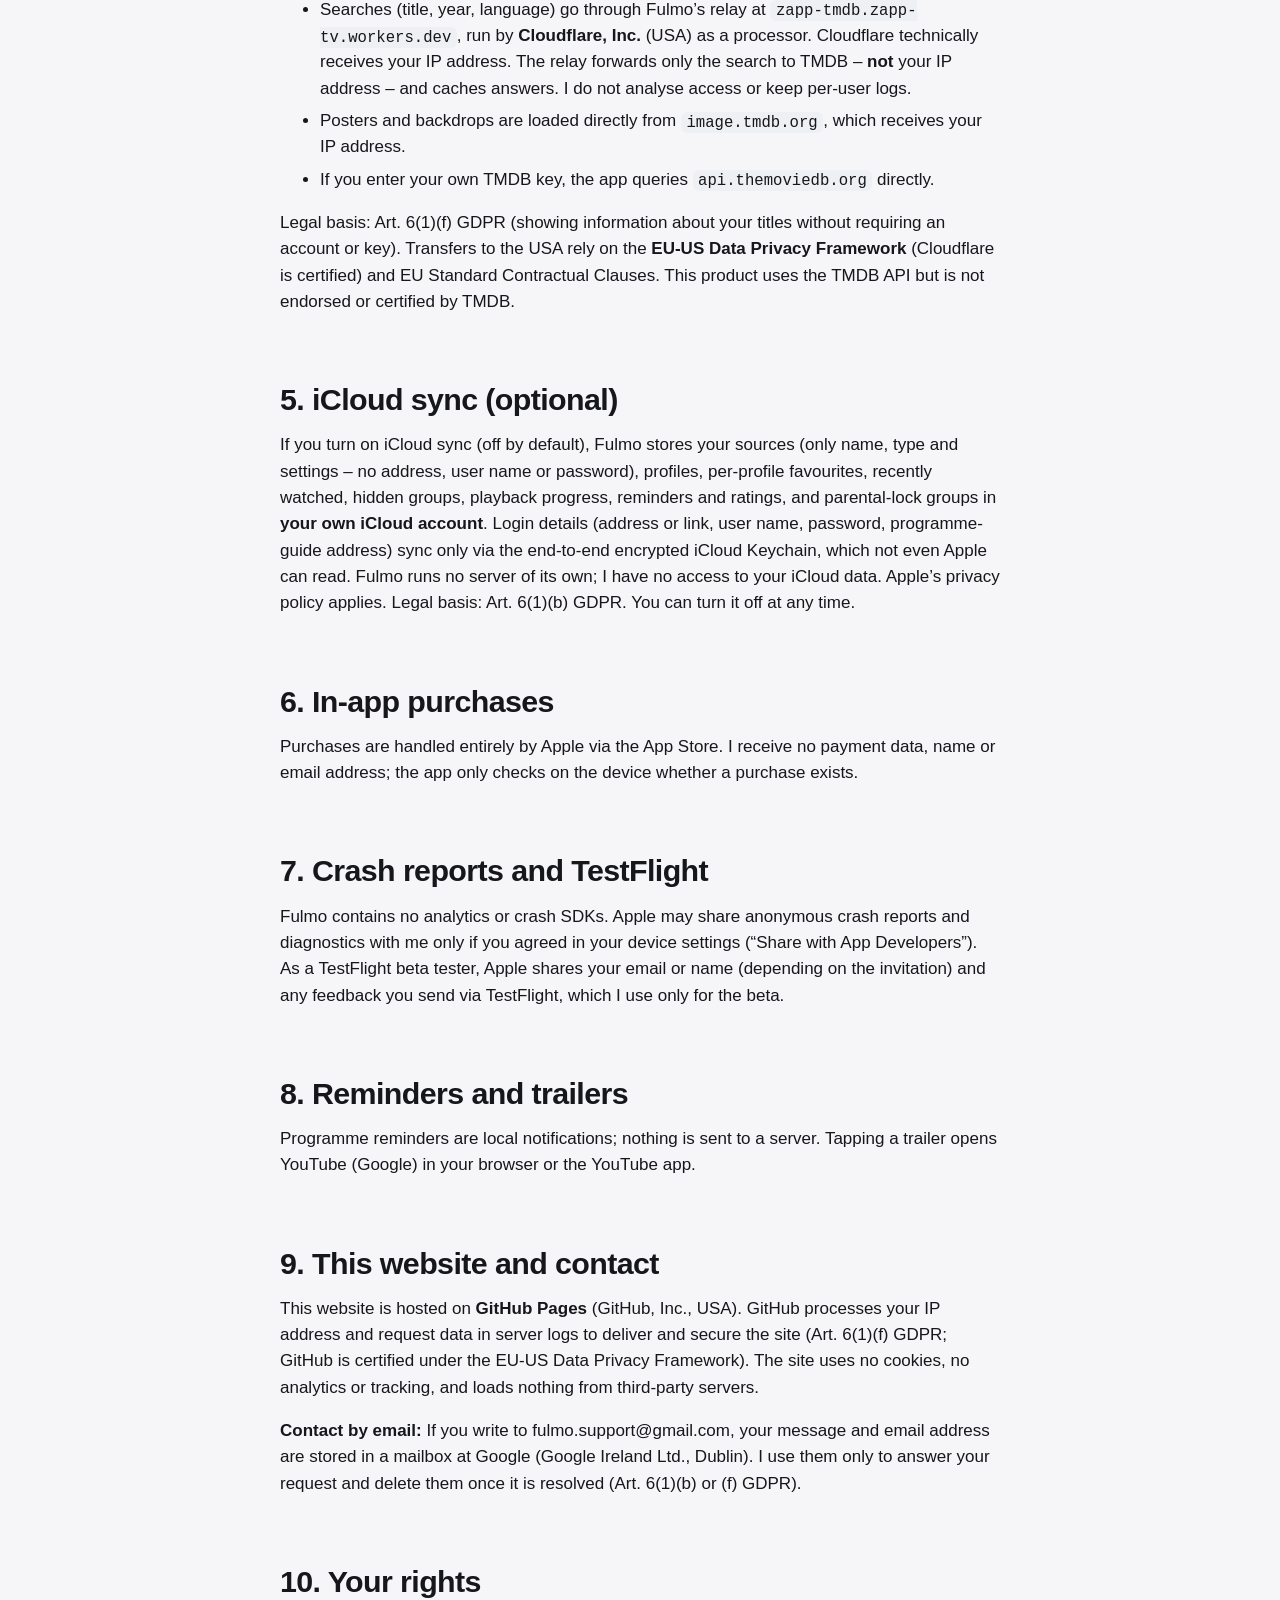
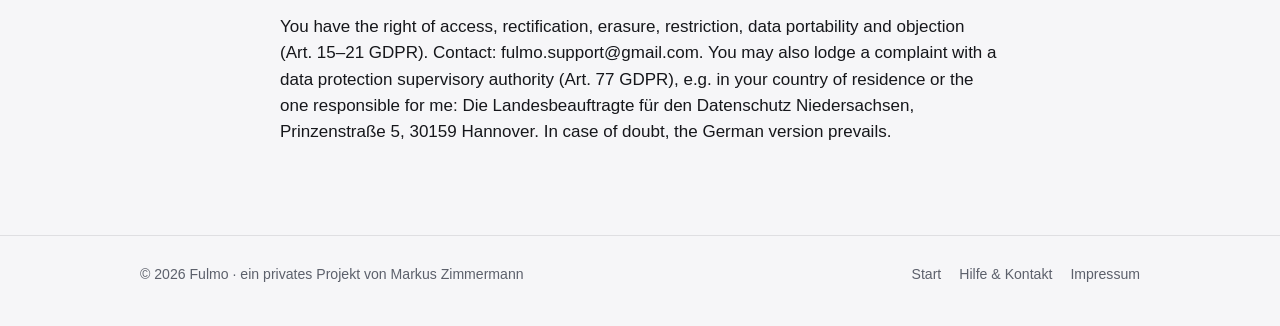
==== commit f03c7b92: "Datenschutz: Kontakt per E-Mail (Gmail) Co-Authored-By: Claude Opus 5.5 <noreply@anthropic.com>" ====
--- a/datenschutz.html
+++ b/datenschutz.html
@@ -110,9 +110,10 @@
         <h2 id="de-sonstiges">8. Erinnerungen und Trailer</h2>
         <p>Erinnerungen an Sendungen sind lokale Mitteilungen deines Geräts – dafür wird nichts an einen Server geschickt. Tippst du auf einen Trailer, öffnet sich YouTube (Google) in deinem Browser oder in der YouTube-App; dafür gelten die Bedingungen von Google.</p>
 
-        <h2 id="de-website">9. Diese Website</h2>
+        <h2 id="de-website">9. Diese Website und Kontakt</h2>
         <p>Diese Website wird bei <strong>GitHub Pages</strong> gehostet (GitHub, Inc., USA, ein Unternehmen von Microsoft). Beim Aufruf verarbeitet GitHub technisch bedingt deine IP-Adresse und Daten wie Uhrzeit und Browser in Server-Protokollen, um die Seite auszuliefern und vor Angriffen zu schützen. Rechtsgrundlage ist Art. 6 Abs. 1 lit. f DSGVO (sicherer Betrieb der Website). GitHub ist nach dem EU-US Data Privacy Framework zertifiziert. Mehr bei <a href="https://docs.github.com/de/site-policy/privacy-policies/github-general-privacy-statement" rel="noopener">GitHub</a>.</p>
         <p>Die Website setzt <strong>keine Cookies</strong>, nutzt keine Analyse- oder Tracking-Dienste und lädt nichts von anderen Servern (keine externen Schriften, Skripte oder Bilder).</p>
+        <p><strong>Kontakt per E-Mail:</strong> Wenn du mir an fulmo.support@gmail.com schreibst, liegt deine Nachricht mit deiner E-Mail-Adresse im Postfach bei Google (Google Ireland Ltd., Gordon House, Barrow Street, Dublin 4, Irland). Ich nutze sie nur, um deine Anfrage zu beantworten, und lösche sie, wenn sie erledigt ist und nichts mehr dagegen spricht. Rechtsgrundlage ist Art. 6 Abs. 1 lit. b bzw. f DSGVO (Beantwortung deiner Anfrage). Mehr bei <a href="https://policies.google.com/privacy?hl=de" rel="noopener">Google</a>.</p>
 
         <h2 id="de-rechte">10. Deine Rechte</h2>
         <p>Du hast das Recht auf Auskunft (Art. 15 DSGVO), Berichtigung (Art. 16), Löschung (Art. 17), Einschränkung der Verarbeitung (Art. 18), Datenübertragbarkeit (Art. 20) und kannst einer Verarbeitung, die auf berechtigtem Interesse beruht, widersprechen (Art. 21). Schreib mir dazu einfach an fulmo.support@gmail.com. Da ich selbst kaum Daten über dich habe, kann ich meist nur sagen, dass nichts gespeichert ist – die meisten Daten liegen bei dir auf dem Gerät und du kannst sie in der App oder durch Löschen der App selbst entfernen.</p>
@@ -165,8 +166,9 @@
         <h2>8. Reminders and trailers</h2>
         <p>Programme reminders are local notifications; nothing is sent to a server. Tapping a trailer opens YouTube (Google) in your browser or the YouTube app.</p>
 
-        <h2>9. This website</h2>
+        <h2>9. This website and contact</h2>
         <p>This website is hosted on <strong>GitHub Pages</strong> (GitHub, Inc., USA). GitHub processes your IP address and request data in server logs to deliver and secure the site (Art. 6(1)(f) GDPR; GitHub is certified under the EU-US Data Privacy Framework). The site uses no cookies, no analytics or tracking, and loads nothing from third-party servers.</p>
+        <p><strong>Contact by email:</strong> If you write to fulmo.support@gmail.com, your message and email address are stored in a mailbox at Google (Google Ireland Ltd., Dublin). I use them only to answer your request and delete them once it is resolved (Art. 6(1)(b) or (f) GDPR).</p>
 
         <h2>10. Your rights</h2>
         <p>You have the right of access, rectification, erasure, restriction, data portability and objection (Art. 15–21 GDPR). Contact: fulmo.support@gmail.com. You may also lodge a complaint with a data protection supervisory authority (Art. 77 GDPR), e.g. in your country of residence or the one responsible for me: Die Landesbeauftragte für den Datenschutz Niedersachsen, Prinzenstraße 5, 30159 Hannover. In case of doubt, the German version prevails.</p>
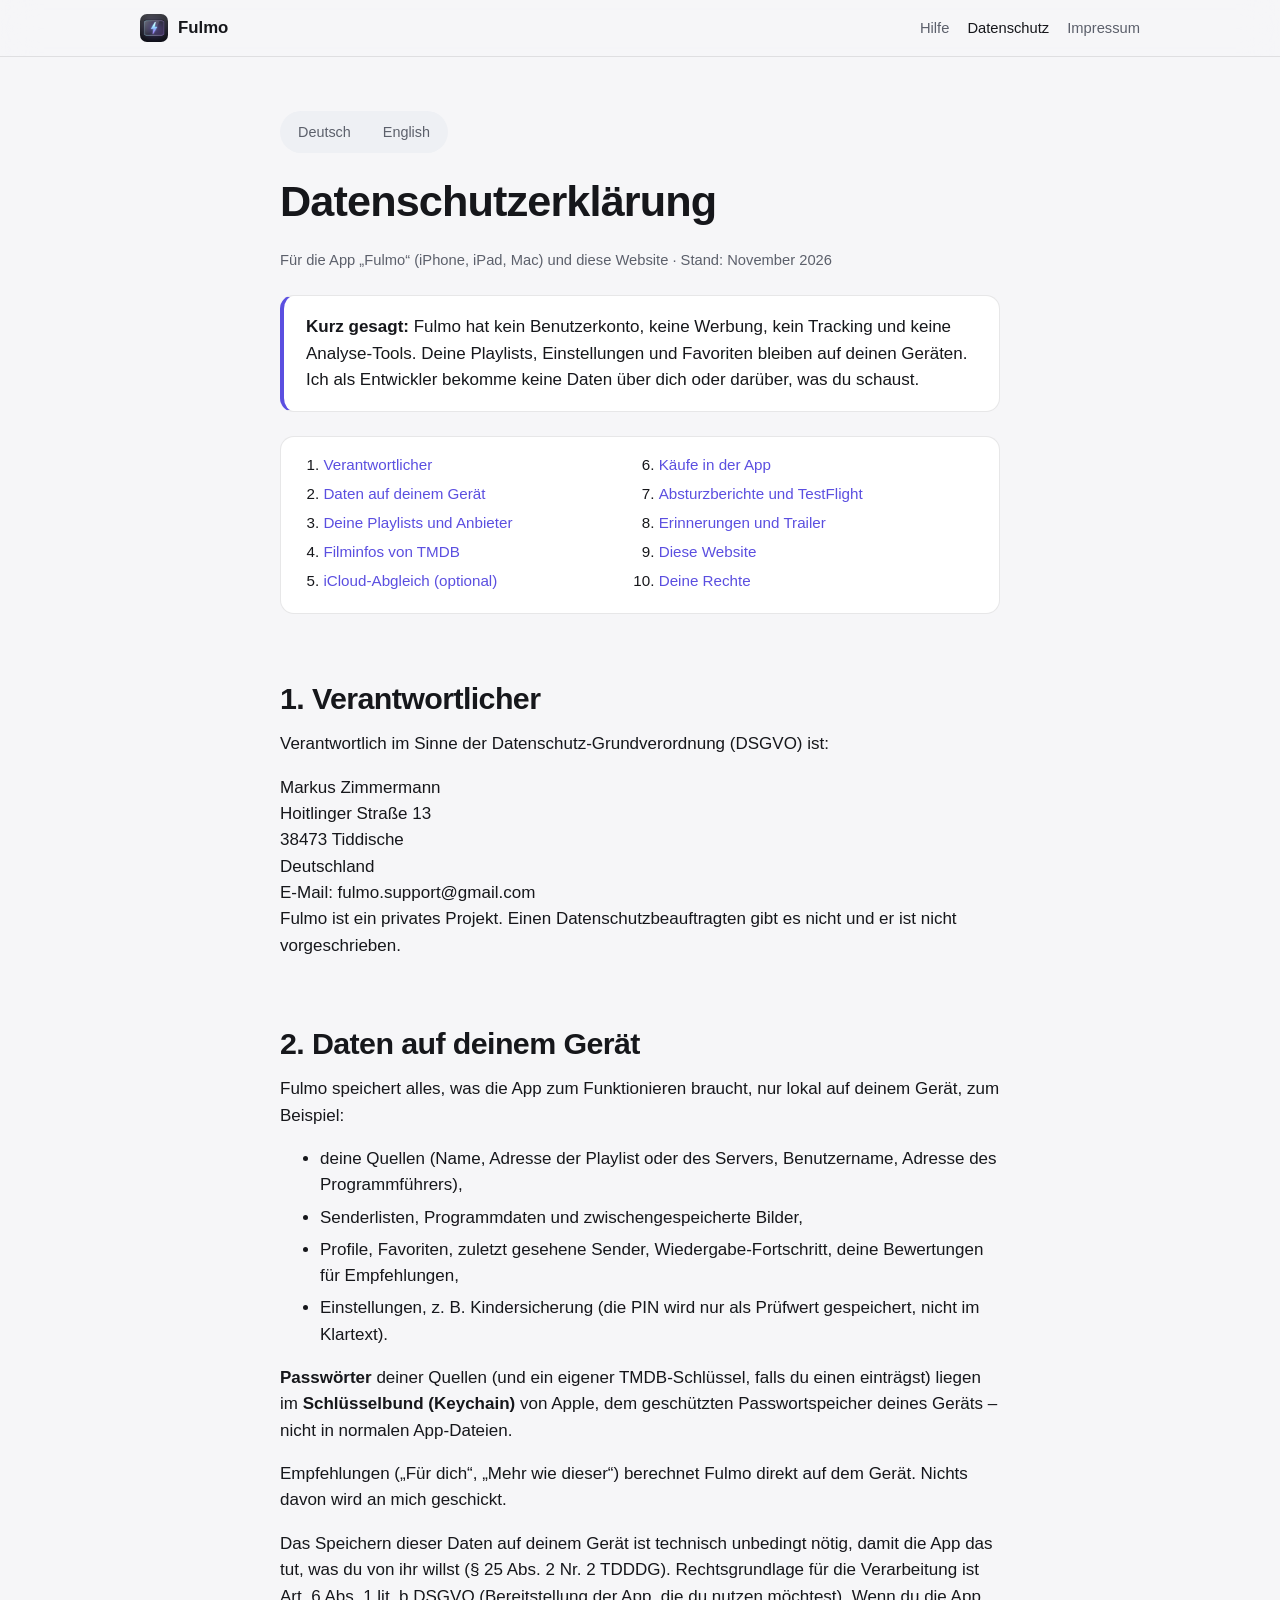
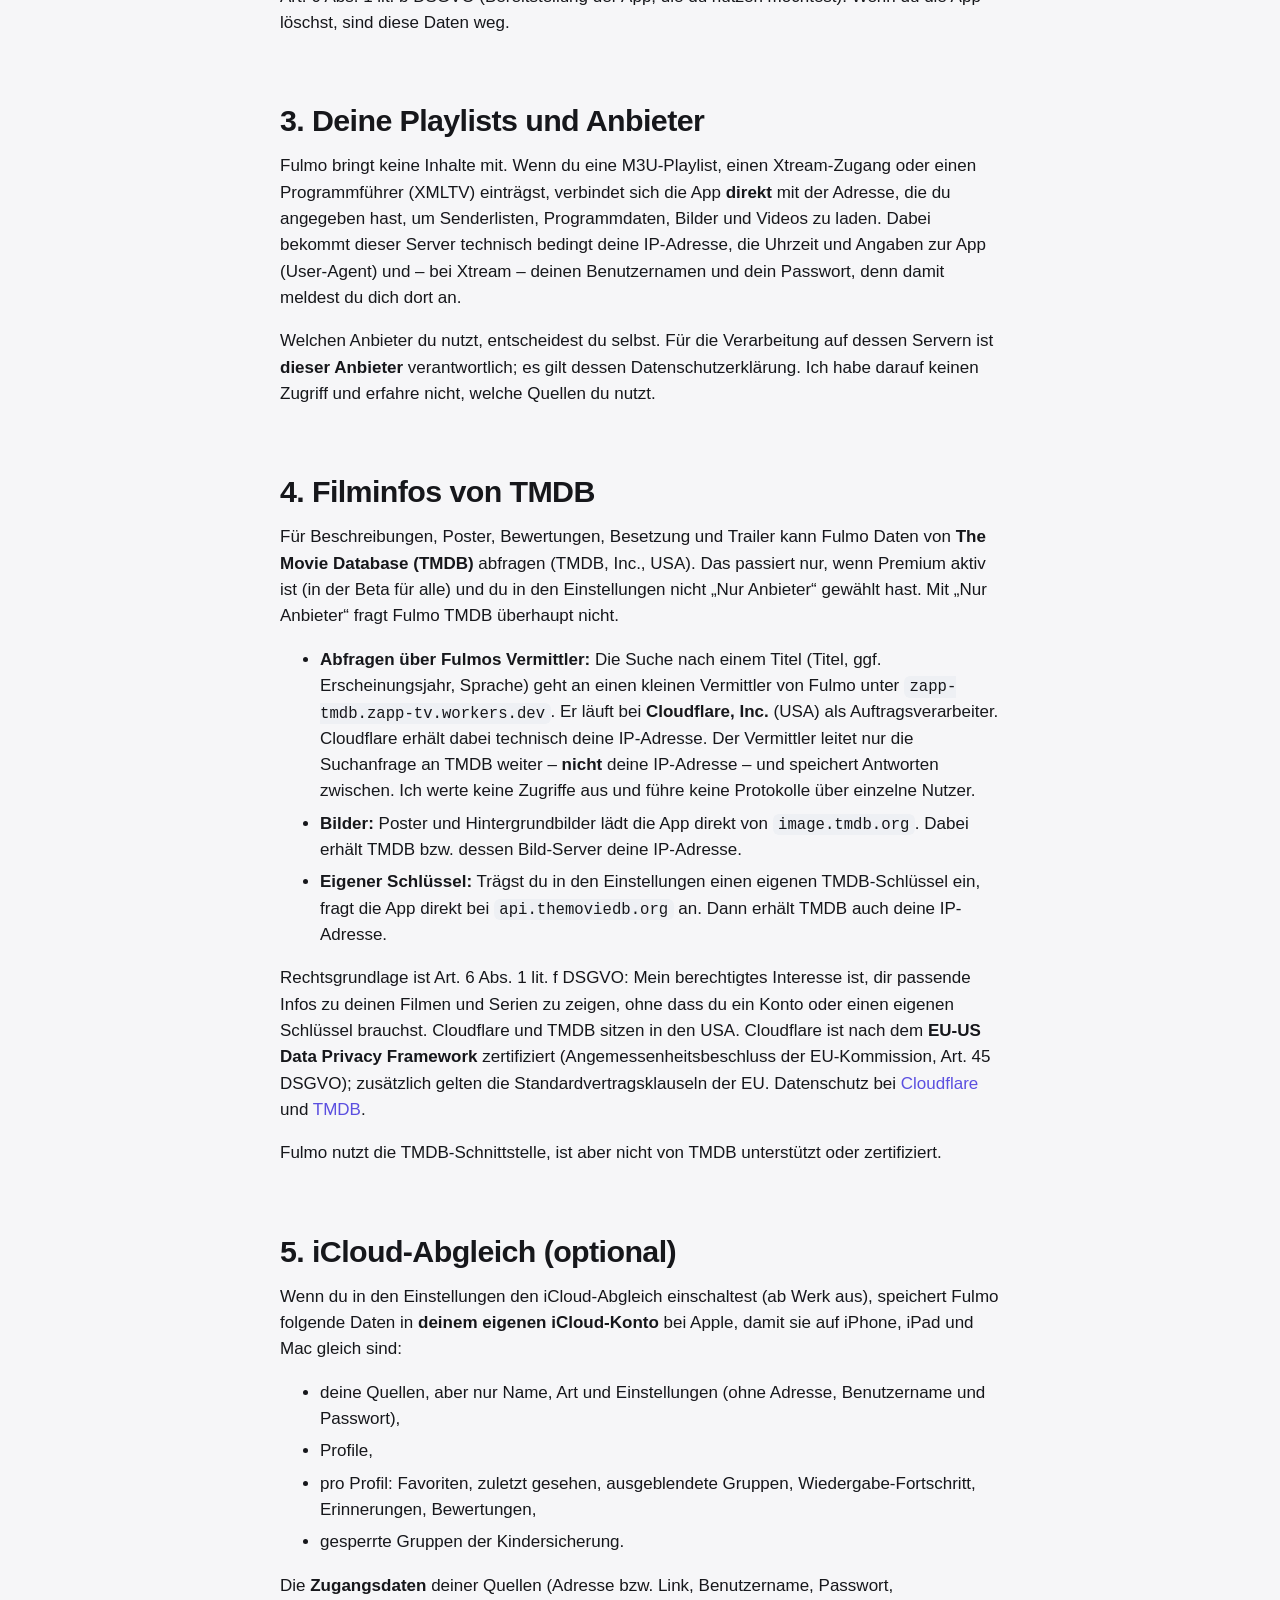
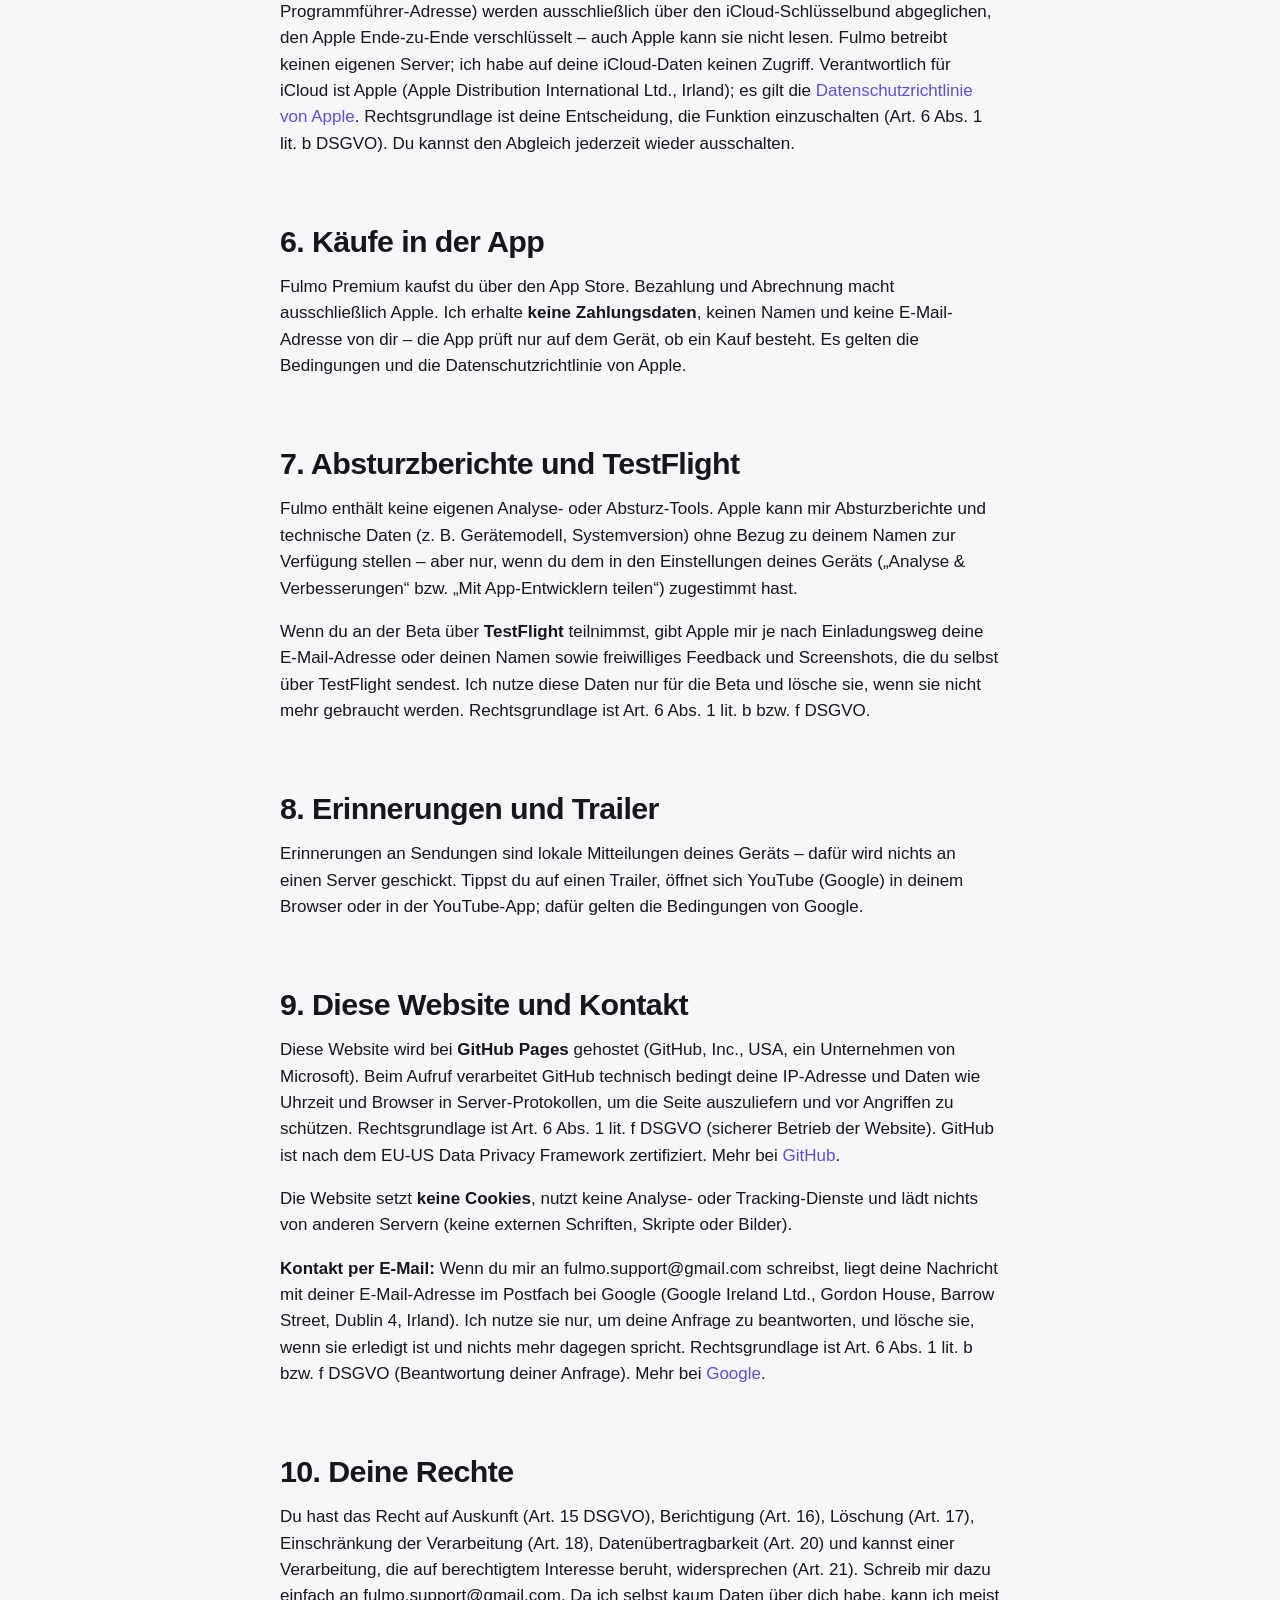
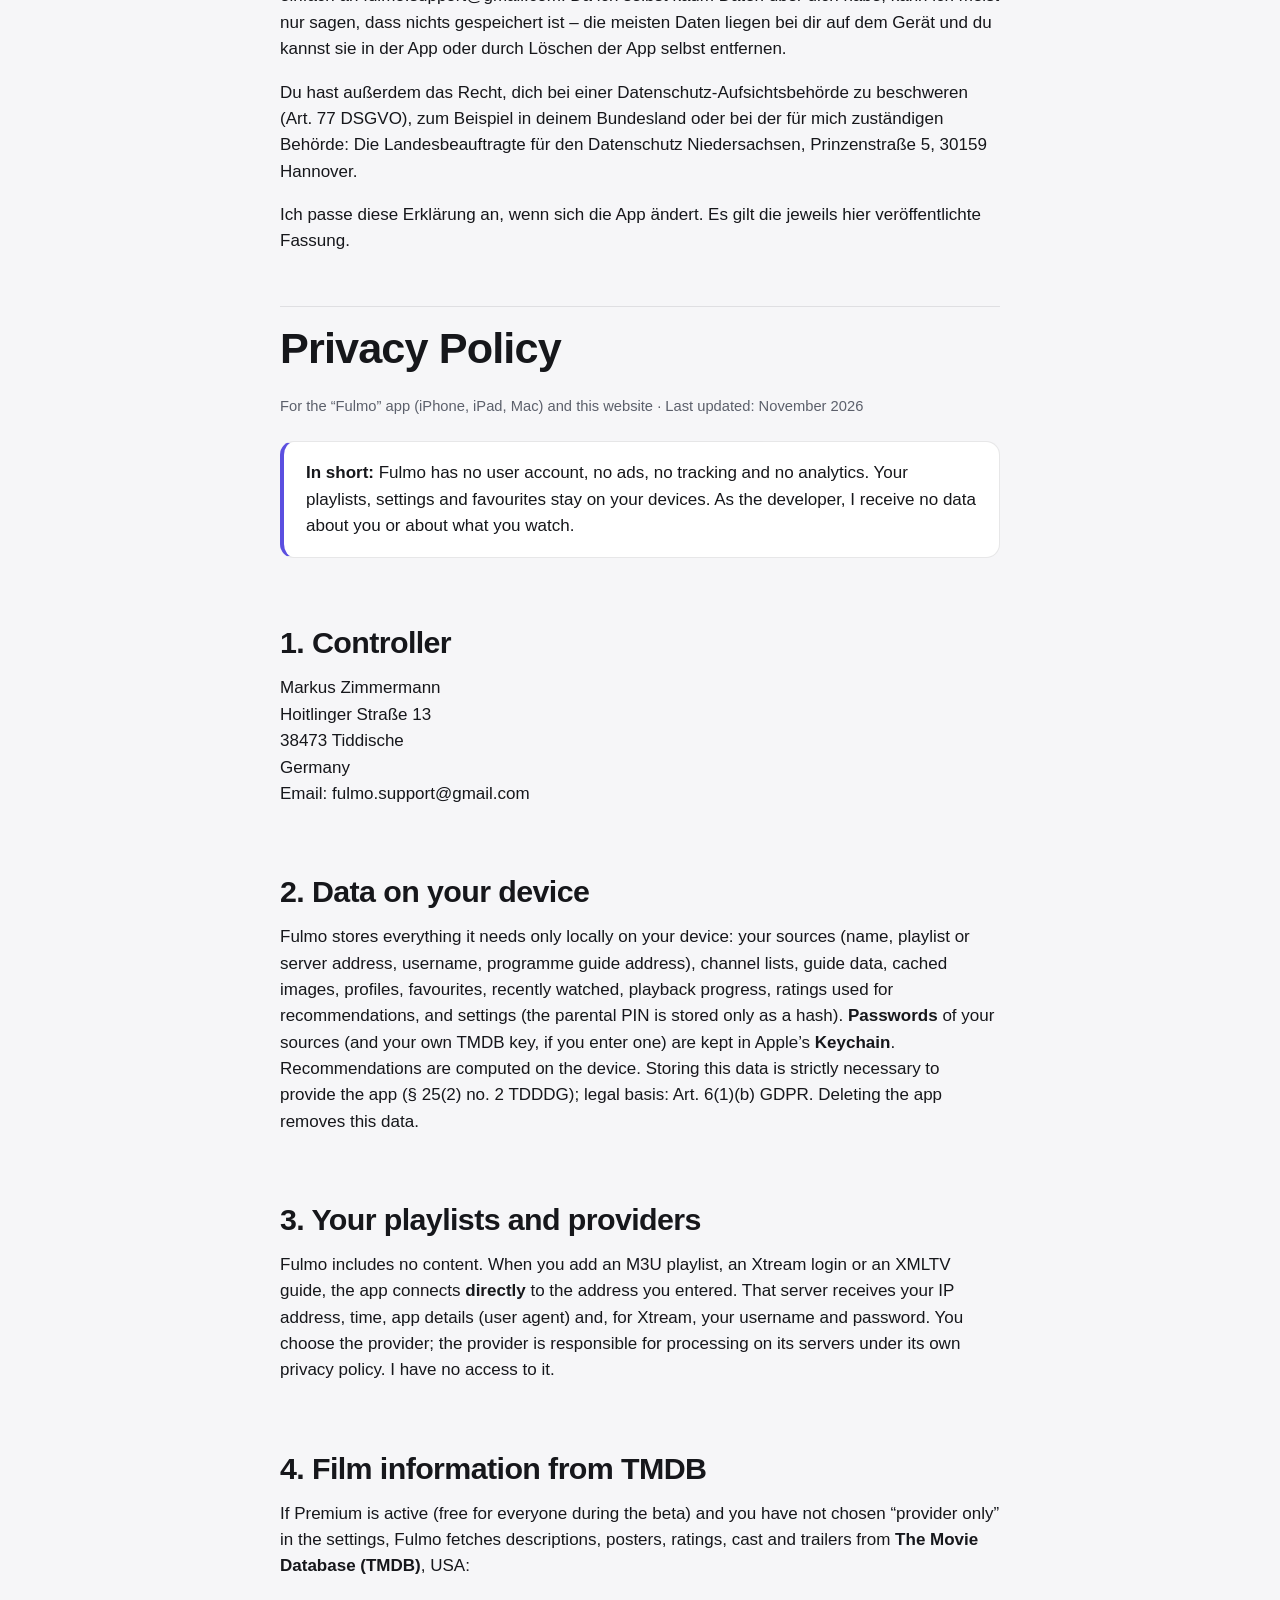
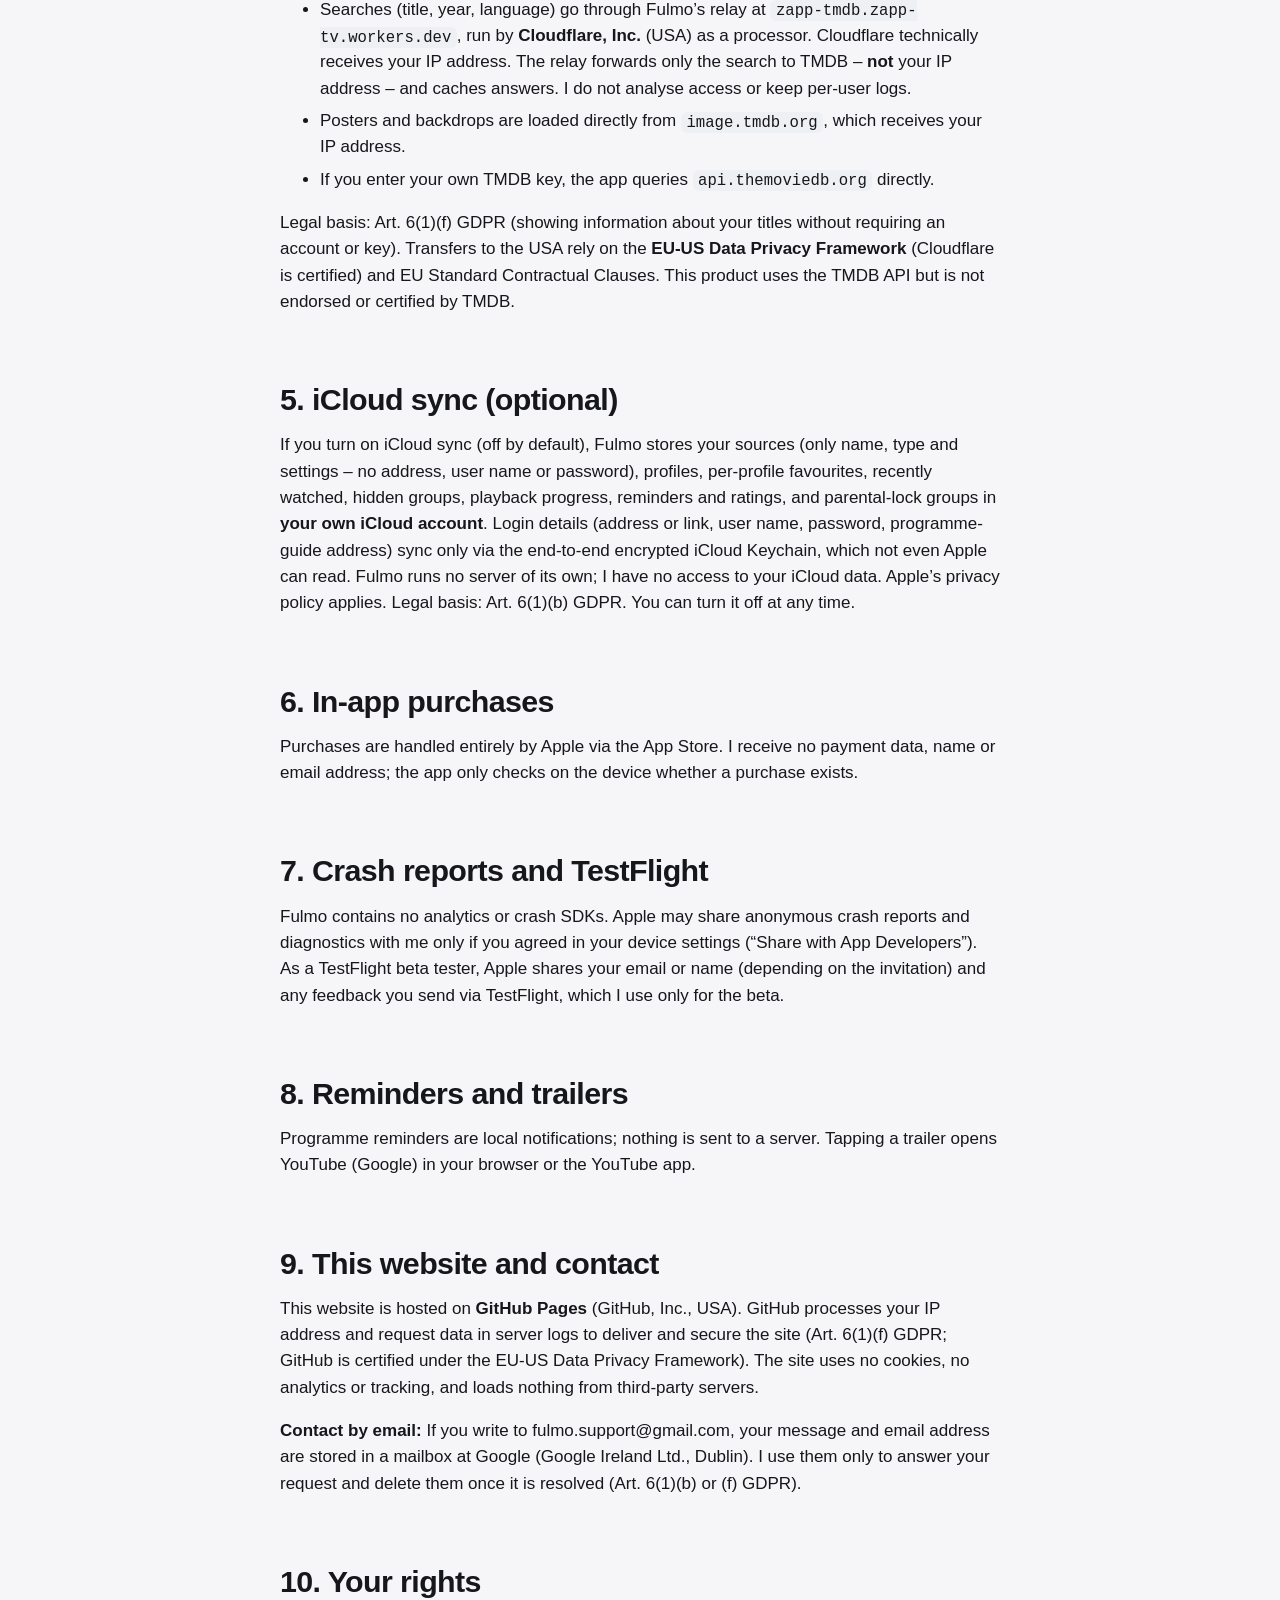
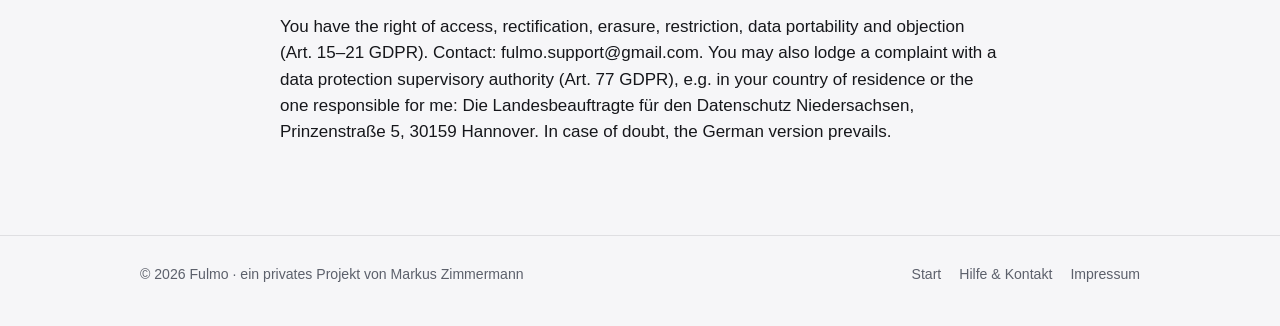
==== commit 822fffab: "Impressum und Datenschutz: neue Anschrift, Demo-Playlist aktualisiert" ====
--- a/datenschutz.html
+++ b/datenschutz.html
@@ -57,8 +57,8 @@
         <p>Verantwortlich im Sinne der Datenschutz-Grundverordnung (DSGVO) ist:</p>
         <address>
           Markus Zimmermann<br>
-          Ratje 15<br>
-          38467 Bergfeld<br>
+          Hoitlinger Straße 13<br>
+          38473 Tiddische<br>
           Deutschland<br>
           E-Mail: fulmo.support@gmail.com
         </address>
@@ -133,8 +133,8 @@
         <h2>1. Controller</h2>
         <address>
           Markus Zimmermann<br>
-          Ratje 15<br>
-          38467 Bergfeld<br>
+          Hoitlinger Straße 13<br>
+          38473 Tiddische<br>
           Germany<br>
           Email: fulmo.support@gmail.com
         </address>
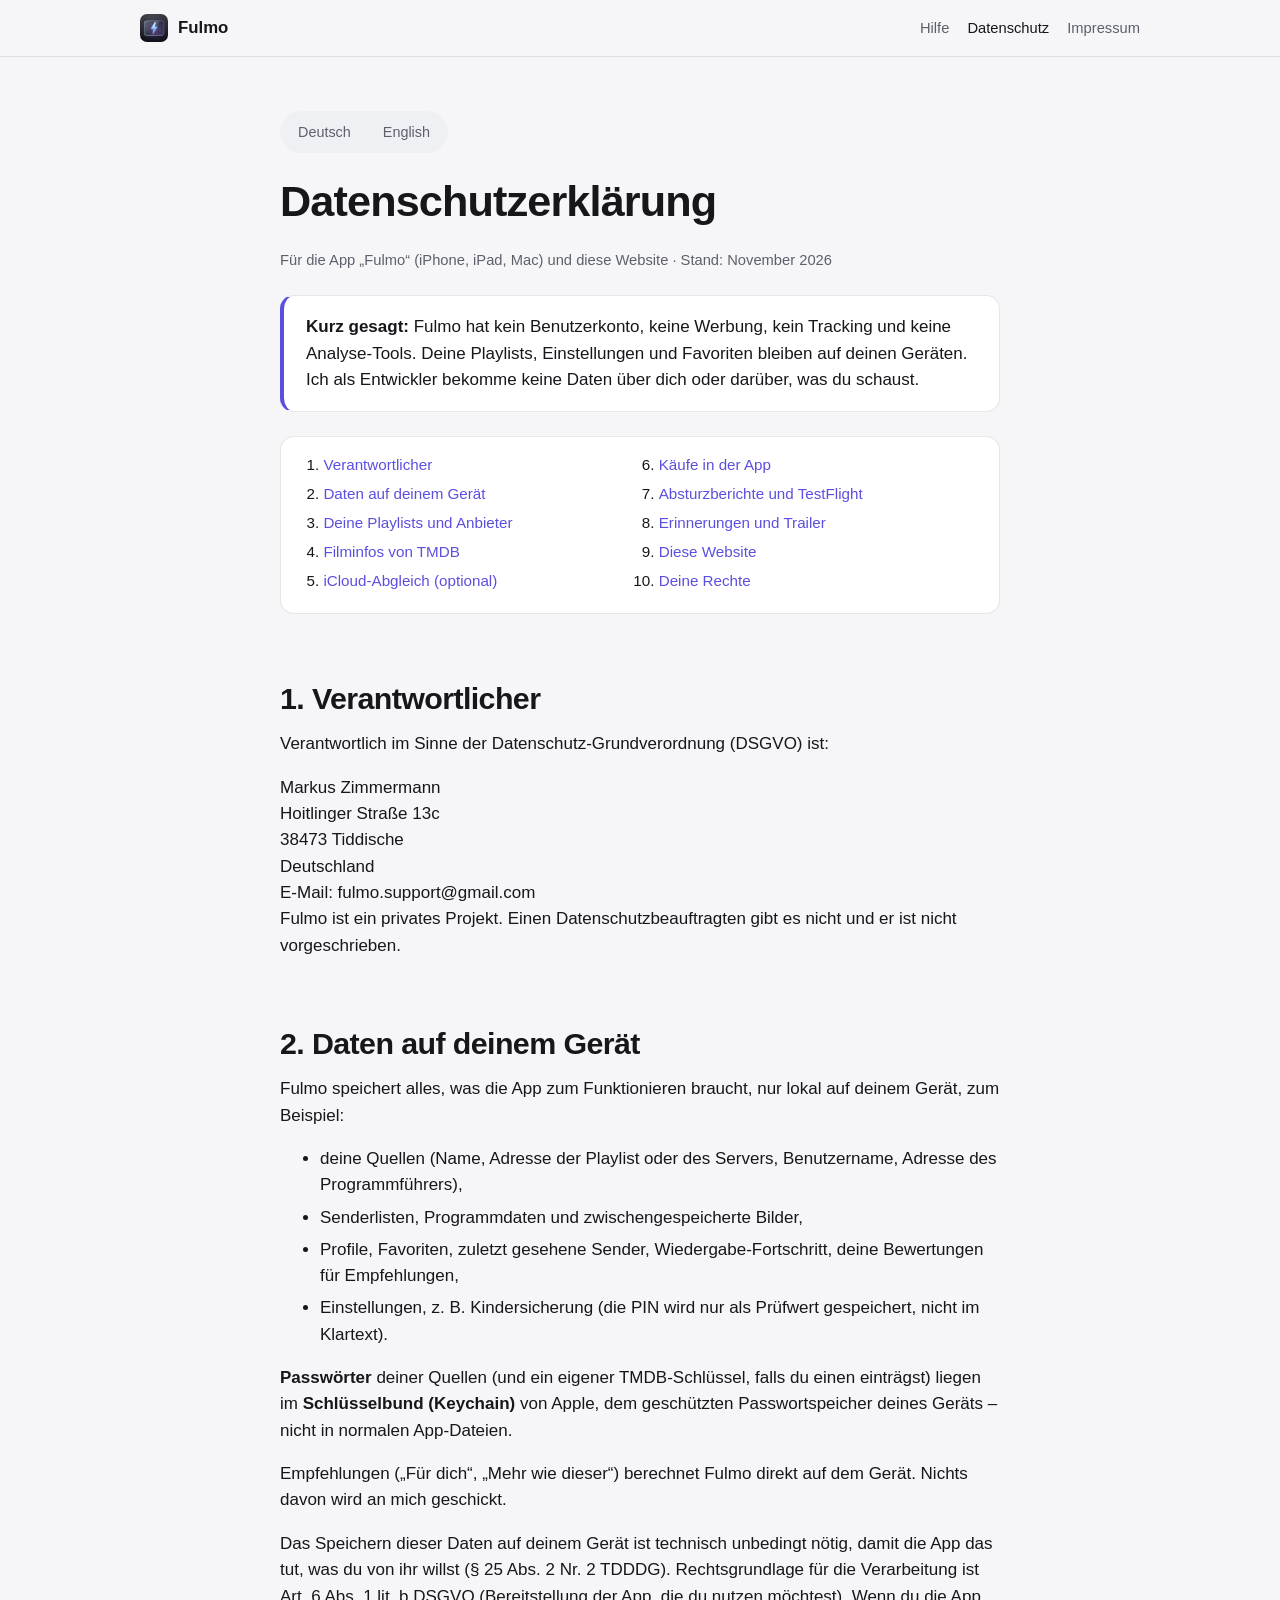
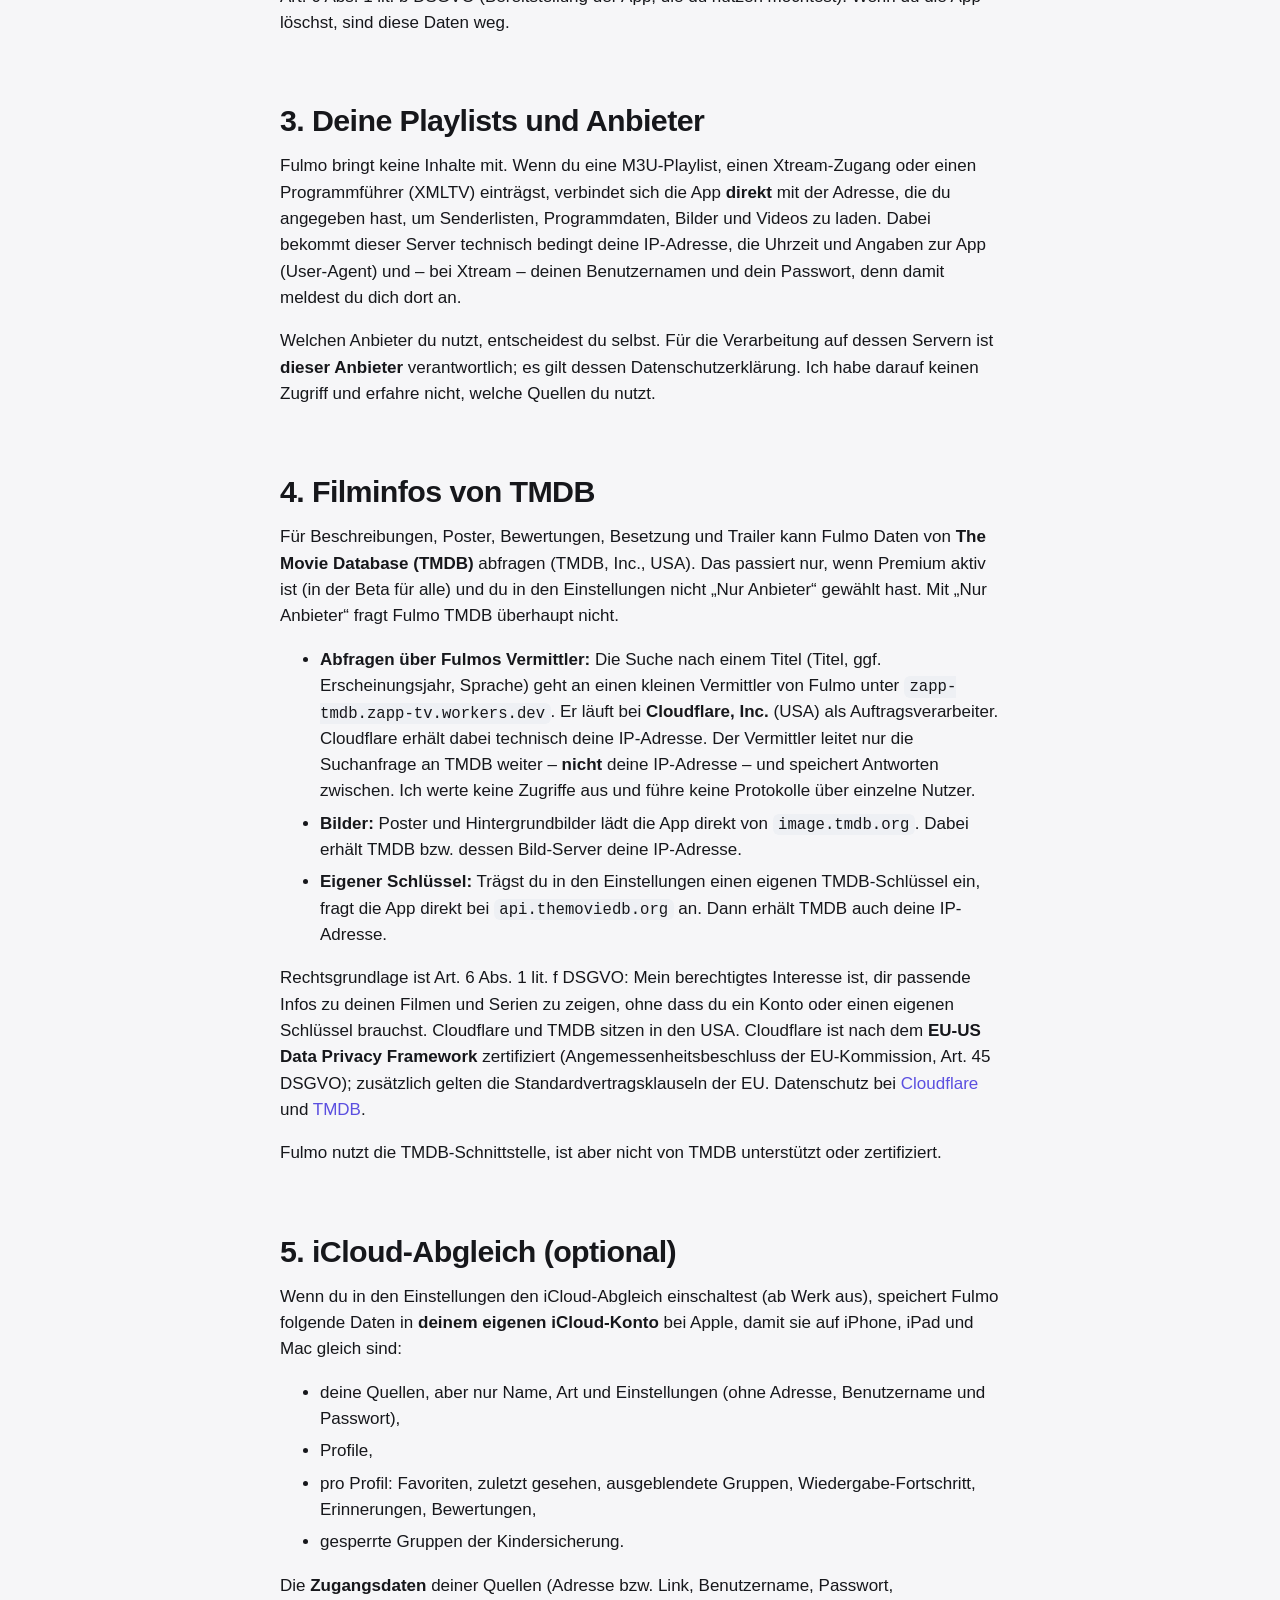
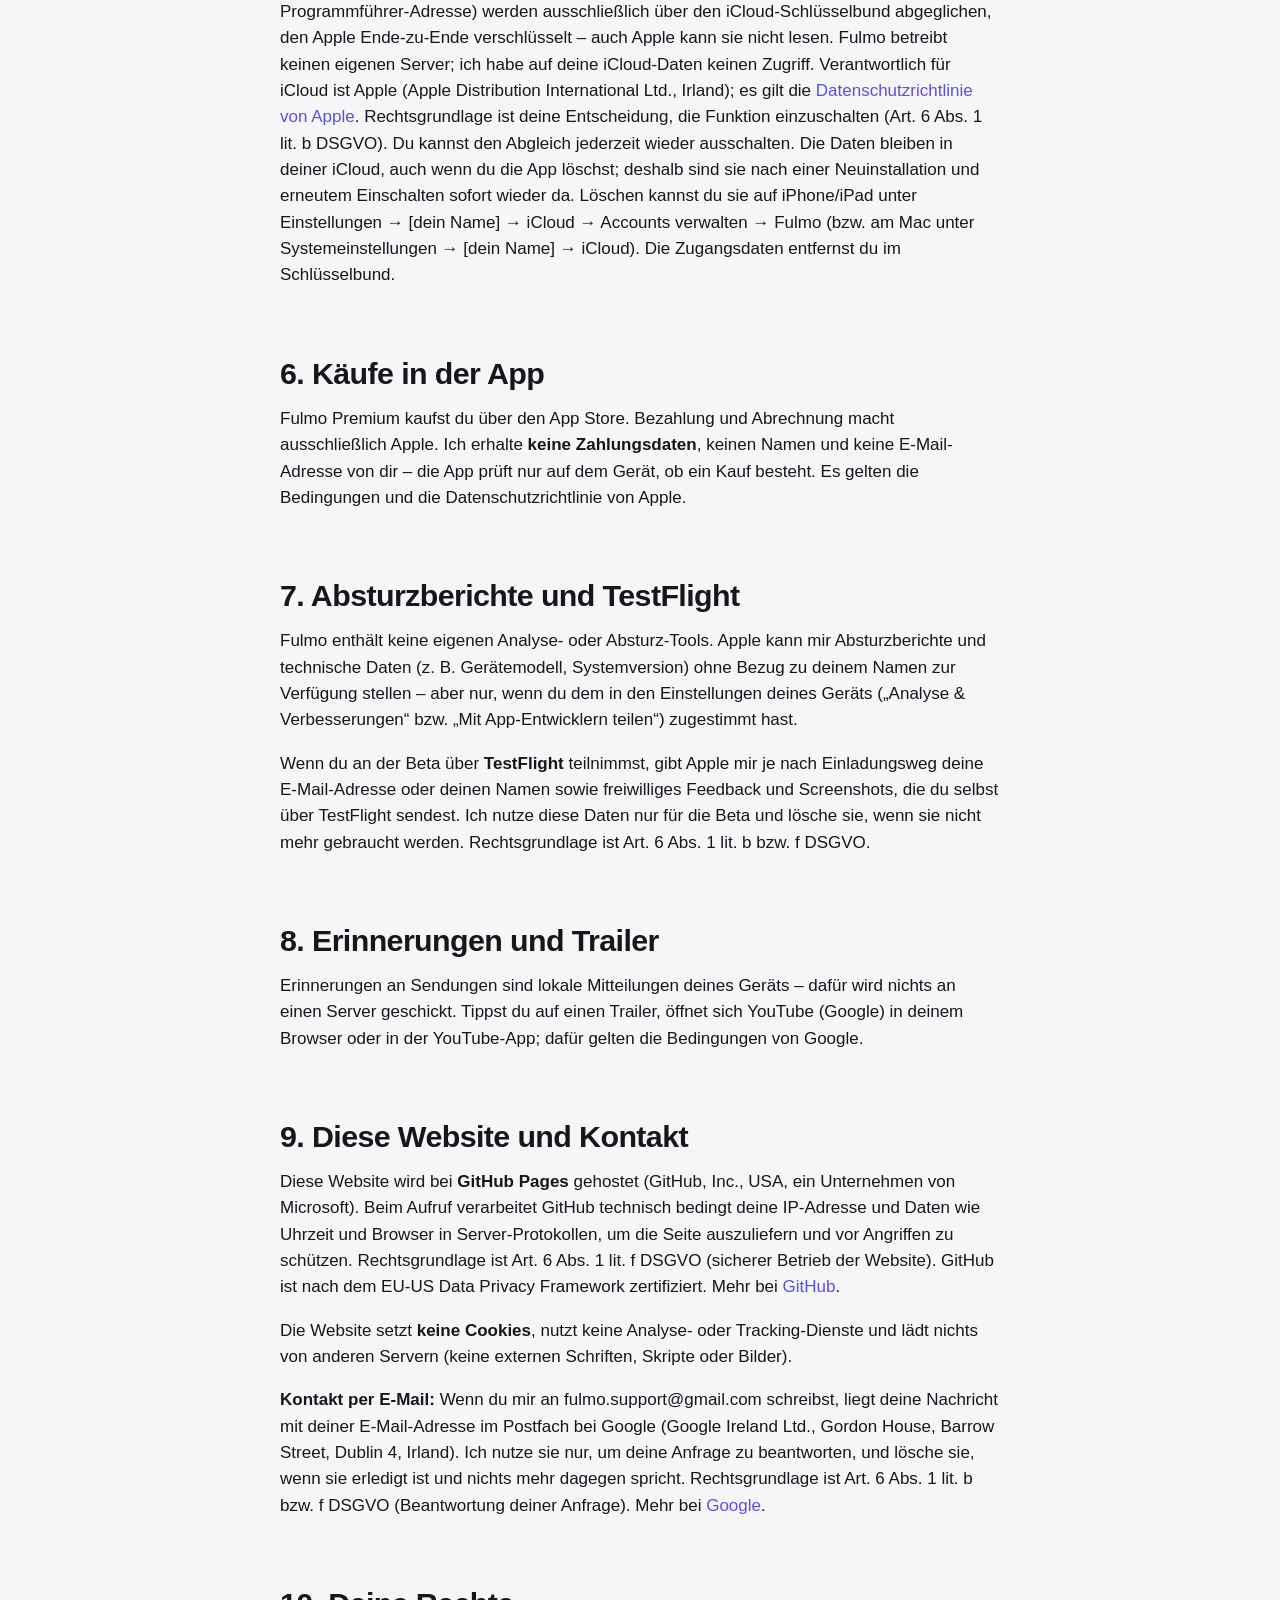
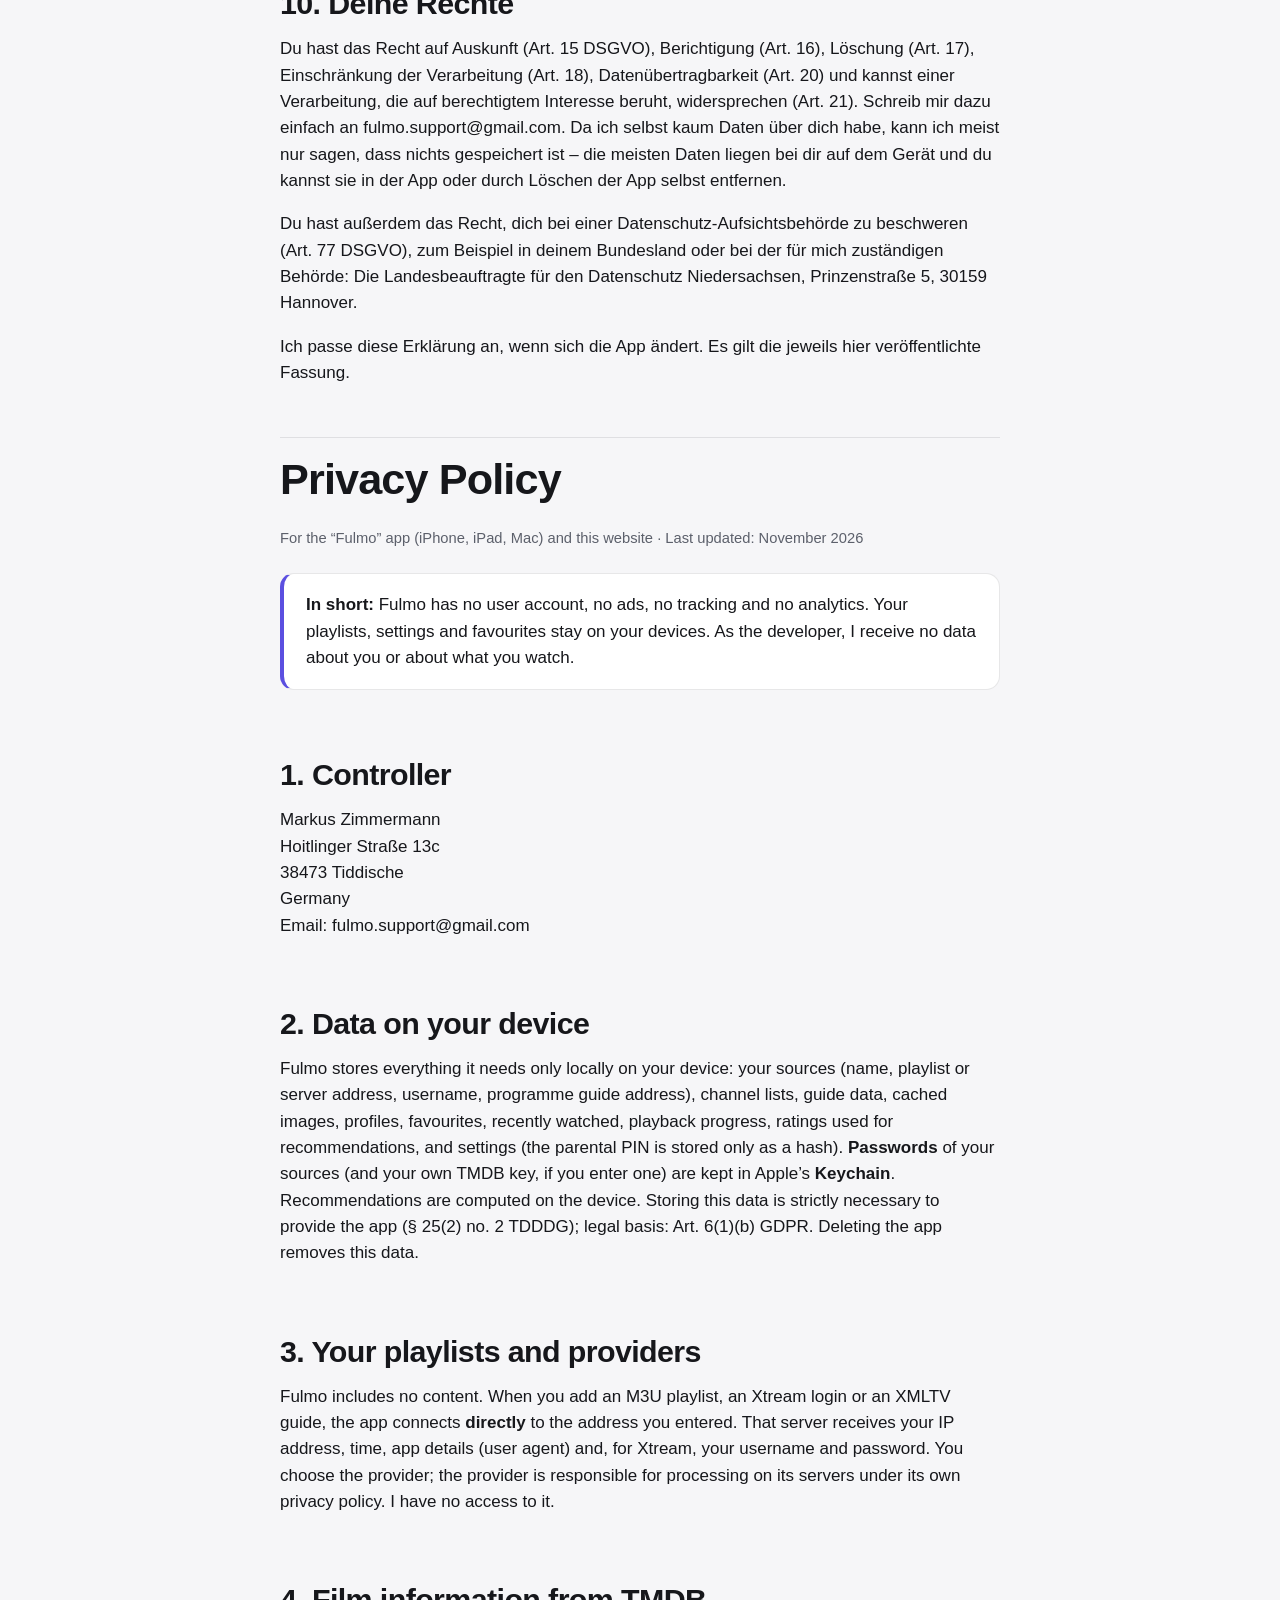
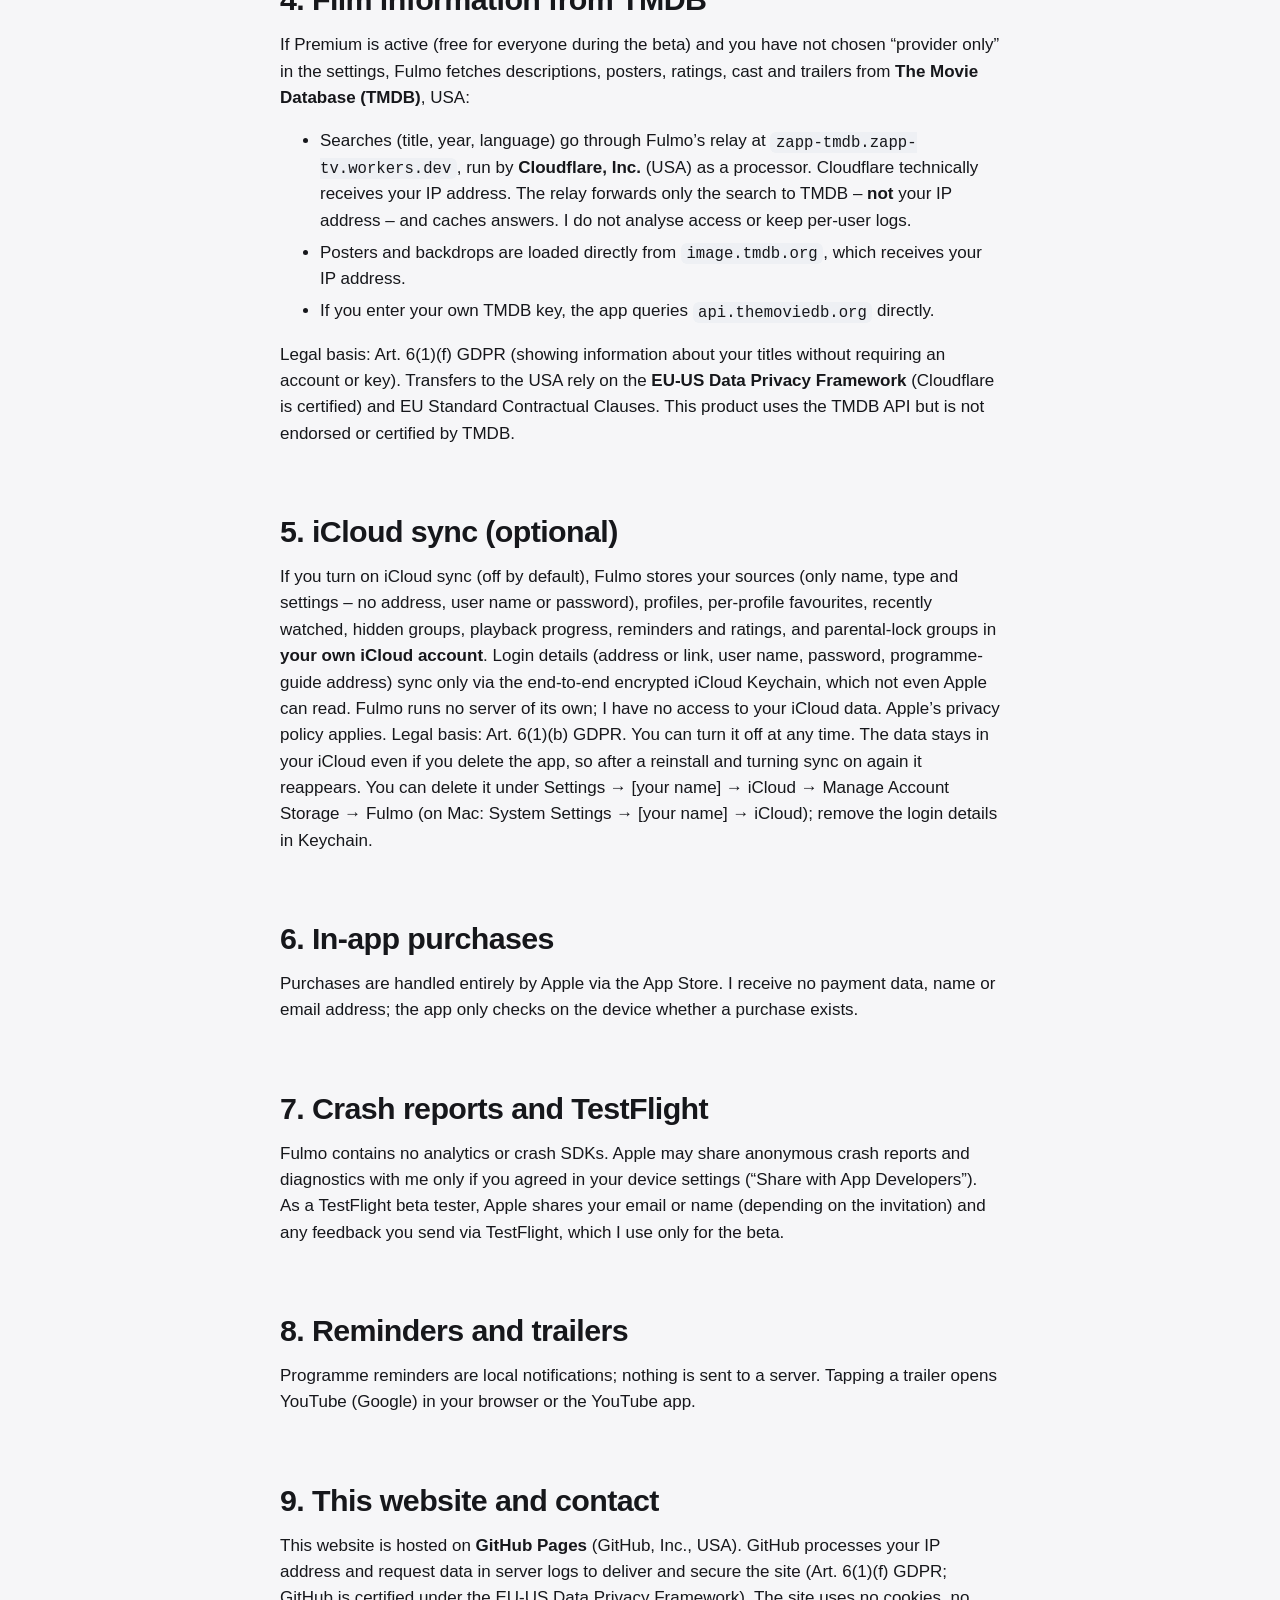
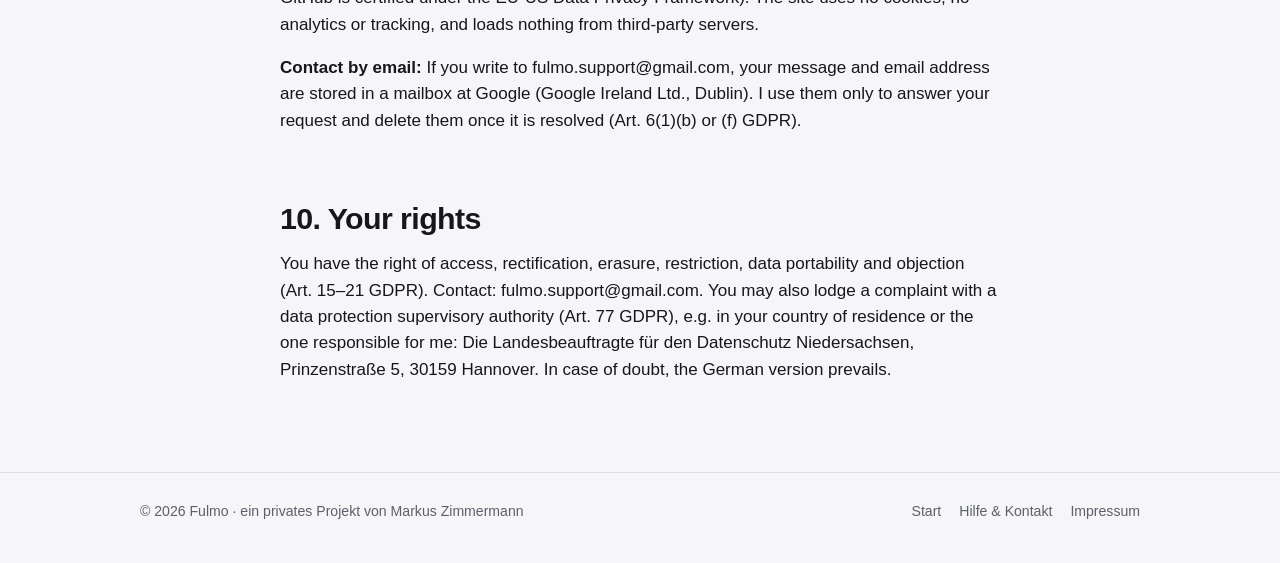
==== commit 4809cf26: "Hausnummer 13c" ====
--- a/datenschutz.html
+++ b/datenschutz.html
@@ -57,7 +57,7 @@
         <p>Verantwortlich im Sinne der Datenschutz-Grundverordnung (DSGVO) ist:</p>
         <address>
           Markus Zimmermann<br>
-          Hoitlinger Straße 13<br>
+          Hoitlinger Straße 13c<br>
           38473 Tiddische<br>
           Deutschland<br>
           E-Mail: fulmo.support@gmail.com
@@ -98,7 +98,7 @@
           <li>pro Profil: Favoriten, zuletzt gesehen, ausgeblendete Gruppen, Wiedergabe-Fortschritt, Erinnerungen, Bewertungen,</li>
           <li>gesperrte Gruppen der Kindersicherung.</li>
         </ul>
-        <p>Die <strong>Zugangsdaten</strong> deiner Quellen (Adresse bzw. Link, Benutzername, Passwort, Programmführer-Adresse) werden ausschließlich über den iCloud-Schlüsselbund abgeglichen, den Apple Ende-zu-Ende verschlüsselt – auch Apple kann sie nicht lesen. Fulmo betreibt keinen eigenen Server; ich habe auf deine iCloud-Daten keinen Zugriff. Verantwortlich für iCloud ist Apple (Apple Distribution International Ltd., Irland); es gilt die <a href="https://www.apple.com/de/legal/privacy/" rel="noopener">Datenschutzrichtlinie von Apple</a>. Rechtsgrundlage ist deine Entscheidung, die Funktion einzuschalten (Art. 6 Abs. 1 lit. b DSGVO). Du kannst den Abgleich jederzeit wieder ausschalten.</p>
+        <p>Die <strong>Zugangsdaten</strong> deiner Quellen (Adresse bzw. Link, Benutzername, Passwort, Programmführer-Adresse) werden ausschließlich über den iCloud-Schlüsselbund abgeglichen, den Apple Ende-zu-Ende verschlüsselt – auch Apple kann sie nicht lesen. Fulmo betreibt keinen eigenen Server; ich habe auf deine iCloud-Daten keinen Zugriff. Verantwortlich für iCloud ist Apple (Apple Distribution International Ltd., Irland); es gilt die <a href="https://www.apple.com/de/legal/privacy/" rel="noopener">Datenschutzrichtlinie von Apple</a>. Rechtsgrundlage ist deine Entscheidung, die Funktion einzuschalten (Art. 6 Abs. 1 lit. b DSGVO). Du kannst den Abgleich jederzeit wieder ausschalten. Die Daten bleiben in deiner iCloud, auch wenn du die App löschst; deshalb sind sie nach einer Neuinstallation und erneutem Einschalten sofort wieder da. Löschen kannst du sie auf iPhone/iPad unter Einstellungen → [dein Name] → iCloud → Accounts verwalten → Fulmo (bzw. am Mac unter Systemeinstellungen → [dein Name] → iCloud). Die Zugangsdaten entfernst du im Schlüsselbund.</p>
 
         <h2 id="de-kauf">6. Käufe in der App</h2>
         <p>Fulmo Premium kaufst du über den App Store. Bezahlung und Abrechnung macht ausschließlich Apple. Ich erhalte <strong>keine Zahlungsdaten</strong>, keinen Namen und keine E-Mail-Adresse von dir – die App prüft nur auf dem Gerät, ob ein Kauf besteht. Es gelten die Bedingungen und die Datenschutzrichtlinie von Apple.</p>
@@ -133,7 +133,7 @@
         <h2>1. Controller</h2>
         <address>
           Markus Zimmermann<br>
-          Hoitlinger Straße 13<br>
+          Hoitlinger Straße 13c<br>
           38473 Tiddische<br>
           Germany<br>
           Email: fulmo.support@gmail.com
@@ -155,7 +155,7 @@
         <p>Legal basis: Art. 6(1)(f) GDPR (showing information about your titles without requiring an account or key). Transfers to the USA rely on the <strong>EU-US Data Privacy Framework</strong> (Cloudflare is certified) and EU Standard Contractual Clauses. This product uses the TMDB API but is not endorsed or certified by TMDB.</p>
 
         <h2>5. iCloud sync (optional)</h2>
-        <p>If you turn on iCloud sync (off by default), Fulmo stores your sources (only name, type and settings – no address, user name or password), profiles, per-profile favourites, recently watched, hidden groups, playback progress, reminders and ratings, and parental-lock groups in <strong>your own iCloud account</strong>. Login details (address or link, user name, password, programme-guide address) sync only via the end-to-end encrypted iCloud Keychain, which not even Apple can read. Fulmo runs no server of its own; I have no access to your iCloud data. Apple’s privacy policy applies. Legal basis: Art. 6(1)(b) GDPR. You can turn it off at any time.</p>
+        <p>If you turn on iCloud sync (off by default), Fulmo stores your sources (only name, type and settings – no address, user name or password), profiles, per-profile favourites, recently watched, hidden groups, playback progress, reminders and ratings, and parental-lock groups in <strong>your own iCloud account</strong>. Login details (address or link, user name, password, programme-guide address) sync only via the end-to-end encrypted iCloud Keychain, which not even Apple can read. Fulmo runs no server of its own; I have no access to your iCloud data. Apple’s privacy policy applies. Legal basis: Art. 6(1)(b) GDPR. You can turn it off at any time. The data stays in your iCloud even if you delete the app, so after a reinstall and turning sync on again it reappears. You can delete it under Settings → [your name] → iCloud → Manage Account Storage → Fulmo (on Mac: System Settings → [your name] → iCloud); remove the login details in Keychain.</p>
 
         <h2>6. In-app purchases</h2>
         <p>Purchases are handled entirely by Apple via the App Store. I receive no payment data, name or email address; the app only checks on the device whether a purchase exists.</p>
